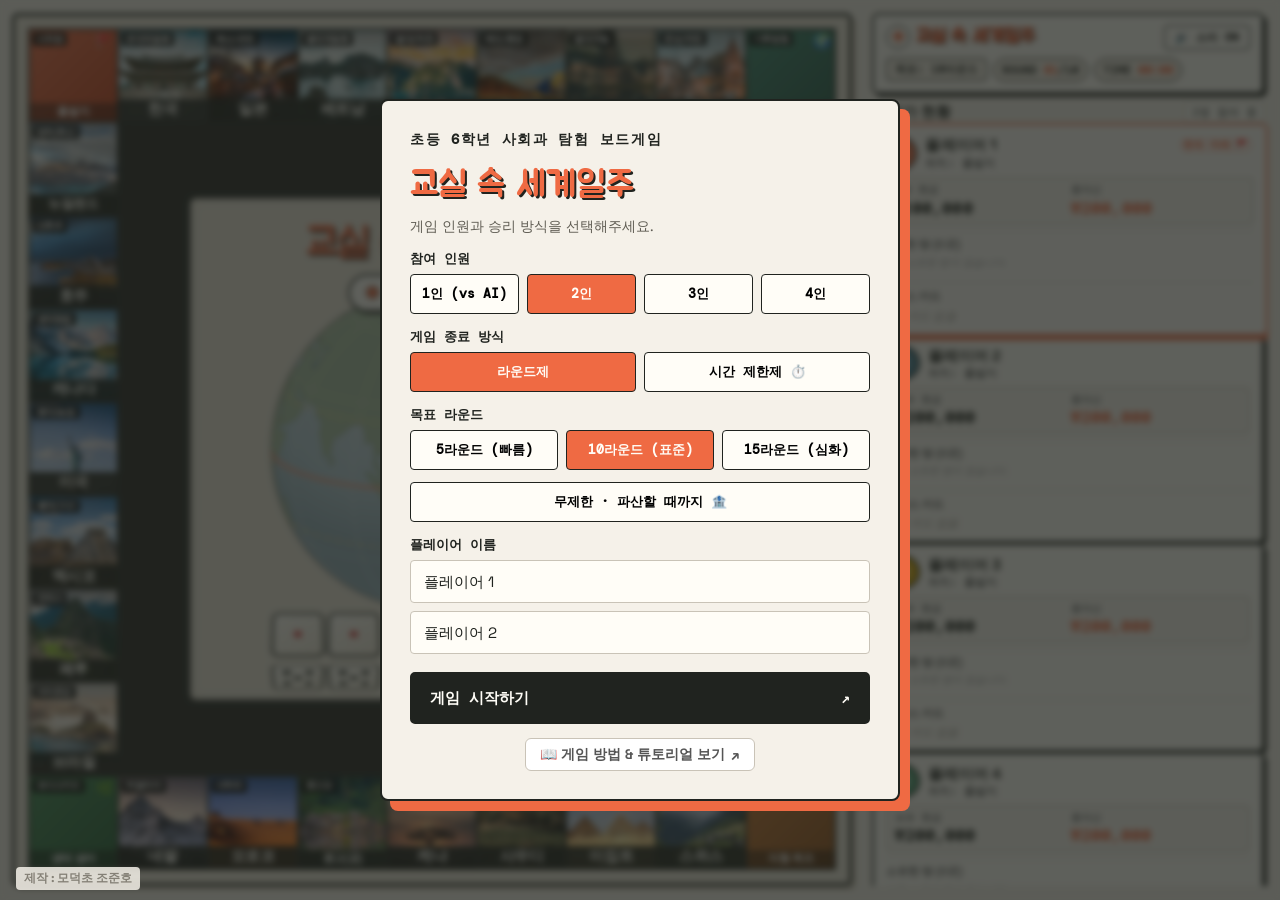
==== index.html @ da68efed "feat: 튜토리얼 웹앱(tutorial.html) 및 교사용 문제·카드 가이드 추가, 게임 로직 및 UI 개선" ====
<!doctype html>
<html lang="ko">
  <head>
    <meta charset="UTF-8" />
    <meta name="viewport" content="width=device-width, initial-scale=1.0" />
    <title>교실 속 세계일주 | 초등 6학년 사회과 탐험 보드게임</title>
    <link rel="preconnect" href="https://fonts.googleapis.com">
    <link rel="preconnect" href="https://fonts.gstatic.com" crossorigin>
    <link href="https://fonts.googleapis.com/css2?family=DM+Mono:wght@400;500&family=Jua&family=Space+Grotesk:wght@400;500;600;700&display=swap" rel="stylesheet">
    <link rel="stylesheet" href="style.css?v=20260822_01" />
  </head>
  <body>
    <!-- 게임 설정 모달 -->
    <div id="setup-modal" class="setup-modal">
      <div class="setup-card">
        <p class="setup-eyebrow">초등 6학년 사회과 탐험 보드게임</p>
        <h1>교실 속 세계일주</h1>
        <p>게임 인원과 승리 방식을 선택해주세요.</p>
        
        <div class="setup-section-label">참여 인원</div>
        <div class="setup-counts player-count-select">
          <button class="setup-count" data-count="1">1인 (vs AI)</button>
          <button class="setup-count active" data-count="2">2인</button>
          <button class="setup-count" data-count="3">3인</button>
          <button class="setup-count" data-count="4">4인</button>
        </div>

        <div class="setup-section-label">게임 종료 방식</div>
        <div class="setup-counts mode-select">
          <button class="setup-round active" id="mode-round-btn" data-mode="round">라운드제</button>
          <button class="setup-round" id="mode-time-btn" data-mode="time">시간 제한제 ⏱️</button>
        </div>

        <div id="round-options-group">
          <div class="setup-section-label">목표 라운드</div>
          <div class="setup-counts round-count-select">
            <button class="setup-round" data-rounds="5">5라운드 (빠름)</button>
            <button class="setup-round active" data-rounds="10">10라운드 (표준)</button>
            <button class="setup-round" data-rounds="15">15라운드 (심화)</button>
          </div>
          <div class="setup-counts round-count-select">
            <button class="setup-round" data-rounds="0">무제한 · 파산할 때까지 🏦</button>
          </div>
        </div>

        <div id="time-options-group" class="hidden">
          <div class="setup-section-label">제한 시간</div>
          <div class="setup-counts time-count-select">
            <button class="setup-round" data-minutes="3">3분 (스피드)</button>
            <button class="setup-round active" data-minutes="5">5분 (추천)</button>
            <button class="setup-round" data-minutes="10">10분</button>
          </div>
        </div>

        <div class="setup-section-label">플레이어 이름</div>
        <div id="name-fields" class="name-fields"></div>
        <button id="start-game" class="start-game">게임 시작하기 <span>↗</span></button>
        <div style="margin-top: 14px; text-align: center;">
          <a href="tutorial.html" target="_blank" style="display: inline-flex; align-items: center; gap: 6px; font-size: 14px; font-weight: 700; color: #555; text-decoration: none; padding: 6px 14px; border: 1.5px solid var(--line); border-radius: 6px; background: #fff; transition: all .15s;">
            📖 게임 방법 & 튜토리얼 보기 <span>↗</span>
          </a>
        </div>
      </div>
    </div>

    <!-- 퀴즈 모달 (대형 화면 & AI 풀이 공유 지원) -->
    <div id="quiz-modal" class="setup-modal hidden">
      <div class="setup-card quiz-card">
        <div id="ai-quiz-banner" class="ai-quiz-banner hidden">
          <span class="ai-pulse-dot"></span> 🤖 지구봇 AI가 문제를 읽고 있습니다...
        </div>
        <p class="setup-eyebrow" id="quiz-eyebrow">WORLD GEOGRAPHY & CLIMATE</p>
        <h1 id="quiz-title">지리 탐험 퀴즈</h1>
        <p id="quiz-question" class="quiz-question-text">문제를 풀고 이 나라의 땅을 획득하세요.</p>
        <div id="quiz-options" class="quiz-options"></div>
        <p id="quiz-result" class="quiz-result"></p>
        <p id="quiz-explanation" class="quiz-explanation hidden"></p>
        <div id="purchase-actions" class="purchase-actions hidden">
          <p id="purchase-question">이 땅을 구매하시겠습니까?</p>
          <button id="buy-property">구매하기</button>
          <button id="skip-property">구매하지 않기</button>
        </div>
        <div id="special-actions" class="purchase-actions hidden">
          <button id="claim-special">확인</button>
        </div>
      </div>
    </div>

    <!-- 토지 매각 / 통행세 긴급 조달 모달 -->
    <div id="sell-modal" class="setup-modal hidden">
      <div class="setup-card sell-card">
        <p class="setup-eyebrow" style="color: #ef4343 !important;">EMERGENCY LIQUIDATION · 통행세 부족</p>
        <h1 id="sell-title" style="color: #ef4343;">💸 토지 매각 (통행세 마련)</h1>
        <p id="sell-desc" class="sell-desc">
          통행세를 지불하기에 현금이 부족합니다! 소유한 토지를 매각하여 필요한 현금을 마련하세요.
        </p>
        <div class="sell-status-box">
          <div class="sell-stat"><span class="lbl">지불해야 할 통행세</span><strong id="sell-required-toll" class="val red">₩0</strong></div>
          <div class="sell-stat"><span class="lbl">현재 보유 현금</span><strong id="sell-current-money" class="val">₩0</strong></div>
          <div class="sell-stat"><span class="lbl">부족한 금액</span><strong id="sell-deficit-money" class="val orange">₩0</strong></div>
        </div>
        <div class="setup-section-label" style="font-size: 14px; margin-top: 16px;">매각 가능한 내 토지 목록 (원가의 100% 환급)</div>
        <div id="sell-lands-list" class="sell-lands-list"></div>
        <div id="sell-action-footer" class="sell-action-footer">
          <button id="pay-toll-btn" class="start-game" disabled>통행세 완납 및 턴 종료</button>
          <button id="bankrupt-btn" class="bankrupt-btn hidden">파산 선언 (게임 종료)</button>
        </div>
      </div>
    </div>

    <!-- 타일 정보 카드 미리보기 모달 -->
    <div id="info-modal" class="setup-modal hidden">
      <div class="setup-card info-card">
        <div class="info-head">
          <img id="info-flag" class="info-flag hidden" alt="국기">
          <div class="info-head-text">
            <p class="setup-eyebrow" id="info-tag">지리 탐구 정보</p>
            <h1 id="info-title">국가 정보</h1>
          </div>
        </div>
        <div class="info-body">
          <div id="info-photo" class="info-photo"></div>
          <p id="info-desc" class="info-desc"></p>
        </div>
        <div class="info-stats">
          <div class="info-stat-item"><span>토지 가격</span><strong id="info-cost">₩0</strong></div>
          <div class="info-stat-item"><span>현재 소유자</span><strong id="info-owner">없음</strong></div>
          <div class="info-stat-item"><span>현재 통행세</span><strong id="info-toll">₩0</strong></div>
        </div>
        <button id="close-info" class="start-game" style="margin-top: 15px;">닫기 <span>✕</span></button>
      </div>
    </div>

    <!-- 최종 게임 결과 / 우승 모달 -->
    <div id="game-over-modal" class="setup-modal hidden">
      <div class="setup-card victory-card">
        <p class="setup-eyebrow">GAME SET · FINAL RESULTS</p>
        <h1 id="game-over-title">🏆 탐험 결과 발표</h1>
        <p id="game-over-desc">게임이 종료되었습니다! 최종 자산 순위입니다.</p>
        <div id="victory-ranking" class="victory-ranking"></div>
        <button id="restart-game" class="start-game" style="margin-top: 20px;">다시 플레이하기 <span>↺</span></button>
      </div>
    </div>


    <!-- 보너스 카드 · 선택 확인 공용 모달 -->
    <div id="card-modal" class="setup-modal hidden">
      <div class="setup-card bonus-card-modal">
        <p class="setup-eyebrow" id="card-eyebrow">BONUS CARD</p>
        <div id="card-icon" class="bonus-card-icon">🌿</div>
        <h1 id="card-title">보너스 카드</h1>
        <p id="card-desc" class="bonus-card-desc"></p>
        <div id="card-choices" class="card-choices hidden"></div>
        <div id="card-actions" class="card-actions"></div>
      </div>
    </div>

    <main class="app-shell">
      <section class="game-layout">
        <div class="board-section">
          <div class="board-frame">
            <div id="board" class="board" aria-label="32칸 보드게임판"></div>
            <div class="board-center">
              <!-- 배경: 회전하는 지구본과 나침반 (script.js에서 그림) -->
              <svg id="globe" class="globe" viewBox="0 0 200 200" aria-hidden="true"></svg>

              <div class="center-stack">
                <div class="center-top">
                  <div class="game-title">교실 속 세계일주</div>

                  <!-- 누구 차례인지 크게 보여주는 중앙 턴 배너 -->
                  <div id="center-turn-indicator" class="center-turn-indicator">
                    <span id="center-turn-dot" class="center-turn-dot p-0"></span>
                    <span id="center-turn-text"><strong>플레이어 1</strong> 차례</span>
                  </div>
                </div>

                <!-- 가운데는 비워 둔다. 지구본의 현재 칸 표시가 여기서 반짝인다 -->
                <div class="center-gap"></div>

                <div class="center-bottom">
                  <!-- 지구본이 가리키는 나라 안내 -->
                  <div id="globe-caption" class="globe-caption hidden"></div>

                  <!-- 위에서 내려다본 입체 주사위와 굴리기 버튼 -->
                  <div class="center-dice-row">
                  <div class="single-die-wrapper">
                    <div class="die-scene">
                      <div id="die-one" class="die">
                        <i class="die-face f1"></i>
                        <i class="die-face f6"></i>
                        <i class="die-face f3"></i>
                        <i class="die-face f4"></i>
                        <i class="die-face f5"></i>
                        <i class="die-face f2"></i>
                      </div>
                      <div class="die-shadow"></div>
                    </div>
                    <div class="die-scene">
                      <div id="die-two" class="die">
                        <i class="die-face f1"></i>
                        <i class="die-face f6"></i>
                        <i class="die-face f3"></i>
                        <i class="die-face f4"></i>
                        <i class="die-face f5"></i>
                        <i class="die-face f2"></i>
                      </div>
                      <div class="die-shadow"></div>
                    </div>
                    <span class="sum"><strong id="roll-sum">2</strong>칸</span>
                  </div>
                    <button id="roll-button" class="roll-button">
                      <span id="roll-btn-text">주사위 굴리기</span>
                      <span class="button-arrow">🎲</span>
                    </button>
                  </div>
                </div>
              </div>

              <!-- 화면 알림(토스트) 영역: 보드 한가운데 빈 공간에 표시 -->
              <div id="toast-area" class="toast-area" aria-live="polite"></div>
            </div>
          </div>
        </div>

        <aside class="sidebar">
          <!-- 우측 상단으로 이동한 게임 컨트롤 패널 -->
          <div class="game-control-card">
            <div class="control-card-top">
              <div class="brand">
                <span class="brand-mark">✦</span>
                <span class="brand-title">교실 속 세계일주</span>
              </div>
              <button id="sound-toggle" class="sound-toggle-btn" aria-label="효과음 토글">🔊 소리 ON</button>
            </div>
            <div class="control-card-status">
              <span class="room-code" id="target-rule-display">목표: 10라운드</span>
              <span id="round-caption-box" class="status-pill">ROUND <strong id="round-number">01</strong>/<span id="max-round-text">10</span></span>
              <span class="status-pill">TIME <strong id="timer">00:00</strong></span>
            </div>
          </div>

          <div class="players-panel">
            <div class="sidebar-header">
              <h2>탐험가 현황</h2>
              <span id="player-count-num" class="player-count-badge">2명 참여 중</span>
            </div>

            <!-- 플레이어 1 -->
            <div class="player-card active" data-player-card="0">
              <div class="player-card-top">
                <span class="avatar p-0">1</span>
                <div class="player-main-info">
                  <div class="player-name-row">
                    <strong class="player-name">플레이어 1</strong>
                    <span class="turn-tag">현재 차례 🚩</span>
                  </div>
                  <span class="player-location">위치: 출발지</span>
                </div>
              </div>
              <div class="player-wealth-box">
                <div class="wealth-item">
                  <span class="wealth-lbl">보유 현금</span>
                  <strong class="money">₩200,000</strong>
                </div>
                <div class="wealth-item">
                  <span class="wealth-lbl">총자산</span>
                  <strong class="asset-total">₩200,000</strong>
                </div>
              </div>
              <div class="player-lands-section">
                <div class="lands-header">소유한 땅 (<span class="lands-count">0</span>곳)</div>
                <div class="lands-list">
                  <span class="no-lands">아직 소유한 땅이 없습니다.</span>
                </div>
              </div>
              <div class="player-items-section">
                <div class="lands-header">보너스 카드</div>
                <div class="player-items">
                  <span class="no-items">보유 카드 없음</span>
                </div>
              </div>
            </div>

            <!-- 플레이어 2 -->
            <div class="player-card" data-player-card="1">
              <div class="player-card-top">
                <span class="avatar p-1">2</span>
                <div class="player-main-info">
                  <div class="player-name-row">
                    <strong class="player-name">플레이어 2</strong>
                    <span class="turn-tag">현재 차례 🚩</span>
                  </div>
                  <span class="player-location">위치: 출발지</span>
                </div>
              </div>
              <div class="player-wealth-box">
                <div class="wealth-item">
                  <span class="wealth-lbl">보유 현금</span>
                  <strong class="money">₩200,000</strong>
                </div>
                <div class="wealth-item">
                  <span class="wealth-lbl">총자산</span>
                  <strong class="asset-total">₩200,000</strong>
                </div>
              </div>
              <div class="player-lands-section">
                <div class="lands-header">소유한 땅 (<span class="lands-count">0</span>곳)</div>
                <div class="lands-list">
                  <span class="no-lands">아직 소유한 땅이 없습니다.</span>
                </div>
              </div>
              <div class="player-items-section">
                <div class="lands-header">보너스 카드</div>
                <div class="player-items">
                  <span class="no-items">보유 카드 없음</span>
                </div>
              </div>
            </div>

            <!-- 플레이어 3 -->
            <div class="player-card extra-player" data-player-card="2">
              <div class="player-card-top">
                <span class="avatar p-2">3</span>
                <div class="player-main-info">
                  <div class="player-name-row">
                    <strong class="player-name">플레이어 3</strong>
                    <span class="turn-tag">현재 차례 🚩</span>
                  </div>
                  <span class="player-location">위치: 출발지</span>
                </div>
              </div>
              <div class="player-wealth-box">
                <div class="wealth-item">
                  <span class="wealth-lbl">보유 현금</span>
                  <strong class="money">₩200,000</strong>
                </div>
                <div class="wealth-item">
                  <span class="wealth-lbl">총자산</span>
                  <strong class="asset-total">₩200,000</strong>
                </div>
              </div>
              <div class="player-lands-section">
                <div class="lands-header">소유한 땅 (<span class="lands-count">0</span>곳)</div>
                <div class="lands-list">
                  <span class="no-lands">아직 소유한 땅이 없습니다.</span>
                </div>
              </div>
              <div class="player-items-section">
                <div class="lands-header">보너스 카드</div>
                <div class="player-items">
                  <span class="no-items">보유 카드 없음</span>
                </div>
              </div>
            </div>

            <!-- 플레이어 4 -->
            <div class="player-card extra-player" data-player-card="3">
              <div class="player-card-top">
                <span class="avatar p-3">4</span>
                <div class="player-main-info">
                  <div class="player-name-row">
                    <strong class="player-name">플레이어 4</strong>
                    <span class="turn-tag">현재 차례 🚩</span>
                  </div>
                  <span class="player-location">위치: 출발지</span>
                </div>
              </div>
              <div class="player-wealth-box">
                <div class="wealth-item">
                  <span class="wealth-lbl">보유 현금</span>
                  <strong class="money">₩200,000</strong>
                </div>
                <div class="wealth-item">
                  <span class="wealth-lbl">총자산</span>
                  <strong class="asset-total">₩200,000</strong>
                </div>
              </div>
              <div class="player-lands-section">
                <div class="lands-header">소유한 땅 (<span class="lands-count">0</span>곳)</div>
                <div class="lands-list">
                  <span class="no-lands">아직 소유한 땅이 없습니다.</span>
                </div>
              </div>
              <div class="player-items-section">
                <div class="lands-header">보너스 카드</div>
                <div class="player-items">
                  <span class="no-items">보유 카드 없음</span>
                </div>
              </div>
            </div>
          </div>
        </aside>
      </section>

      <!-- 화면 오른쪽 최하단 고정 제작자 크레딧 -->
      <footer class="app-credit">
        <span>제작 : 모덕초 조준호</span>
      </footer>
    </main>


    <script src="worldmap.js?v=20260822_01"></script>
    <script src="questions.js?v=20260822_01"></script>
    <script src="script.js?v=20260822_01"></script>
  </body>
</html>
---- style.css ----
:root {
  --ink: #20231f;
  --paper: #f5f1e9;
  --line: #c9c3b7;
  --orange: #ef6a43;
  --yellow: #f4c84e;
  --blue: #82a8b9;
  --mint: #a8c9b5;
  --pink: #e7a7a1;
  --white: #fffdf7;
}

* { box-sizing: border-box; }
body { margin: 0; background: var(--paper); color: var(--ink); font-family: "Space Grotesk", sans-serif; overflow-x: hidden; }
button { font: inherit; }

/* 모달 기본 스타일 */
.setup-modal { position: fixed; z-index: 50; inset: 0; display: grid; place-items: center; padding: 16px; background: rgba(32,35,31,.72); backdrop-filter: blur(3px); }
.setup-modal.hidden, .hidden { display: none !important; }
.setup-card { width: min(520px, 100%); max-height: 92vh; overflow-y: auto; padding: 28px; border: 2.5px solid var(--ink); background: var(--paper); box-shadow: 10px 10px 0 var(--orange); border-radius: 8px; }
.setup-card h1 { margin: 6px 0 8px; color: var(--orange); font: 36px "Jua", sans-serif; text-shadow: 2px 2px 0 var(--ink); }
.setup-card p { margin: 0 0 14px; color: #5f5c53; font-size: 14px; line-height: 1.45; }
.setup-eyebrow { color: var(--ink) !important; font: 12px "DM Mono", monospace; letter-spacing: .12em; font-weight: bold; }
.setup-section-label { font: 13px "DM Mono", monospace; color: var(--ink); margin-top: 14px; margin-bottom: 6px; font-weight: 700; }
.setup-counts { display: flex; gap: 8px; margin-bottom: 12px; }
.setup-count, .setup-round { flex: 1; padding: 10px 6px; border: 1.5px solid var(--ink); background: var(--white); cursor: pointer; font: 13px "DM Mono", monospace; text-align: center; transition: background .15s; border-radius: 4px; font-weight: 600; }
.setup-count.active, .setup-round.active { background: var(--orange); color: var(--white); font-weight: bold; border-color: var(--ink); }
.name-fields { display: grid; gap: 8px; margin-bottom: 18px; }
.name-field { width: 100%; padding: 11px 13px; border: 1.5px solid var(--line); background: var(--white); color: var(--ink); font: 15px "Space Grotesk", sans-serif; border-radius: 4px; }
.start-game { display: flex; justify-content: space-between; align-items: center; width: 100%; padding: 14px 18px; border: 2px solid var(--ink); background: var(--ink); color: var(--white); cursor: pointer; font: 15px "DM Mono", monospace; font-weight: 700; transition: background .2s; border-radius: 5px; }
.start-game:hover:not(:disabled) { background: var(--orange); }
.start-game:disabled { opacity: 0.5; cursor: not-allowed; }

/* ============================================================
   초대형 퀴즈 모달 (크롬북 최적화 대형 폰트)
   ============================================================ */
.quiz-card {
  width: min(920px, 96vw) !important;
  max-height: 94vh !important;
  padding: 34px 38px !important;
  box-shadow: 14px 14px 0 var(--ink) !important;
  border-radius: 10px !important;
}

.ai-quiz-banner {
  display: flex;
  align-items: center;
  gap: 12px;
  background: #202c39;
  color: #fff;
  padding: 10px 18px;
  border-radius: 24px;
  font-size: 16px;
  font-weight: 800;
  margin-bottom: 14px;
  font-family: "Space Grotesk", sans-serif;
  animation: pulse-border 1.2s infinite alternate;
}

.ai-pulse-dot {
  width: 12px;
  height: 12px;
  background: #4ade80;
  border-radius: 50%;
  animation: pulse-dot 1s infinite alternate;
}

@keyframes pulse-dot {
  from { opacity: 0.4; transform: scale(0.8); }
  to { opacity: 1; transform: scale(1.2); }
}

.quiz-card h1 {
  font-size: clamp(30px, 3.8vw, 46px) !important;
  margin-bottom: 14px !important;
}

.quiz-question-text {
  font-size: clamp(20px, 2.5vw, 29px) !important;
  font-weight: 800 !important;
  color: var(--ink) !important;
  line-height: 1.55 !important;
  background: var(--white);
  padding: 20px 24px !important;
  border: 2.5px solid var(--ink);
  border-radius: 8px;
  box-shadow: 4px 4px 0 var(--ink);
  margin-bottom: 20px !important;
}

.quiz-options { display: grid; gap: 12px; margin-top: 14px; }
.quiz-options button {
  padding: 18px 22px;
  border: 2.5px solid var(--ink);
  background: var(--white);
  cursor: pointer;
  text-align: left;
  font-size: clamp(17px, 2.1vw, 23px);
  font-weight: 800;
  border-radius: 8px;
  box-shadow: 3px 3px 0 var(--ink);
  transition: all .15s;
  line-height: 1.45;
}

.quiz-options button:hover:not(:disabled) {
  background: var(--yellow);
  transform: translateX(5px);
}

.quiz-options button.correct {
  background: #2e7d5e !important;
  color: white !important;
  border-color: #174b37 !important;
  font-weight: 900 !important;
}

.quiz-options button.incorrect {
  background: #dc2626 !important;
  color: white !important;
  border-color: #881337 !important;
  font-weight: 900 !important;
}

.quiz-result {
  min-height: 26px;
  margin-top: 18px !important;
  color: var(--orange) !important;
  font-weight: 900;
  font-size: clamp(18px, 2.2vw, 24px);
}

.quiz-explanation {
  margin-top: 16px;
  padding: 18px 20px;
  border: 2.5px dashed var(--ink);
  background: #fffcf0;
  color: #1f2937;
  font-size: clamp(16px, 1.8vw, 20px);
  line-height: 1.6;
  border-radius: 8px;
  font-weight: 600;
}

/* 구매 여부는 가로로 나란히 두어 세로 공간을 아낀다 */
.purchase-actions { margin-top: 16px; }
.purchase-actions p { margin-bottom: 10px; color: var(--ink); font-weight: 800; font-size: 18px; }
.purchase-actions button {
  padding: 15px 12px;
  border: 2.5px solid var(--ink);
  background: var(--white);
  cursor: pointer;
  font-weight: 800;
  font-size: 18px;
  border-radius: 6px;
  box-shadow: 3px 3px 0 var(--ink);
}

#purchase-actions {
  display: grid;
  grid-template-columns: 1fr 1fr;
  gap: 10px;
  align-items: stretch;
}

#purchase-actions p { grid-column: 1 / -1; margin-bottom: 0; }

/* 확인 버튼 하나만 있는 경우는 전체 폭을 쓴다 */
#special-actions { display: block; }
#special-actions button { width: 100%; }

.purchase-actions button:first-of-type { background: var(--orange); color: var(--white); }
.purchase-actions button:hover { background: var(--yellow); color: var(--ink); }
#special-actions button { background: var(--ink); color: var(--white); }
#special-actions button:hover { background: var(--orange); }

/* ============================================================
   토지 매각 모달 (통행세 부족 시)
   ============================================================ */
.sell-card {
  width: min(720px, 95vw) !important;
  padding: 30px !important;
  border: 3px solid #ef4343 !important;
  box-shadow: 12px 12px 0 #ef4343 !important;
}

.sell-status-box {
  display: grid;
  grid-template-columns: 1fr 1fr 1fr;
  gap: 10px;
  background: #fff5f5;
  border: 2px solid #ef4343;
  padding: 12px 14px;
  border-radius: 6px;
  margin-top: 12px;
}

.sell-stat {
  display: flex;
  flex-direction: column;
}

.sell-stat .lbl {
  font-size: 12px;
  color: #777;
  font-family: "DM Mono", monospace;
  font-weight: 700;
}

.sell-stat .val {
  font-size: 18px;
  font-family: "DM Mono", monospace;
  font-weight: 900;
  color: var(--ink);
}

.sell-stat .val.red { color: #dc2626; }
.sell-stat .val.orange { color: #ea580c; }
.sell-stat .val.green { color: #16a34a; }

.sell-lands-list {
  display: grid;
  grid-template-columns: 1fr 1fr;
  gap: 10px;
  max-height: 240px;
  overflow-y: auto;
  margin: 12px 0 16px;
  padding: 4px 2px;
}

.sell-land-item {
  display: flex;
  justify-content: space-between;
  align-items: center;
  padding: 10px 12px;
  background: var(--white);
  border: 1.5px solid var(--ink);
  border-radius: 4px;
  box-shadow: 2px 2px 0 var(--ink);
}

.sell-land-info {
  display: flex;
  flex-direction: column;
}

.sell-land-name {
  font-size: 15px;
  font-weight: 800;
  color: var(--ink);
}

.sell-land-val {
  font-size: 13px;
  font-family: "DM Mono", monospace;
  color: #16a34a;
  font-weight: 800;
}

.sell-btn {
  padding: 8px 14px;
  background: #ef4343;
  color: white;
  border: 1.5px solid var(--ink);
  border-radius: 4px;
  font-size: 13px;
  font-weight: 800;
  cursor: pointer;
  transition: transform .1s;
}

.sell-btn:hover {
  background: #dc2626;
  transform: scale(1.05);
}

.sell-action-footer {
  display: flex;
  flex-direction: column;
  gap: 8px;
}

.bankrupt-btn {
  width: 100%;
  padding: 14px;
  background: #4b5563;
  color: white;
  border: 1.5px solid var(--ink);
  border-radius: 4px;
  font-size: 14px;
  font-weight: 700;
  cursor: pointer;
}
.bankrupt-btn:hover { background: #1f2937; }

/* 타일 정보 모달 */
/* 나라 정보 팝업: 사진과 설명을 크게 보여 준다 */
.info-card {
  width: min(1020px, 95vw) !important;
  max-height: 94vh !important;
  padding: 30px 34px !important;
  box-shadow: 12px 12px 0 var(--ink) !important;
  border-radius: 10px !important;
}

/* 나라 이름 앞의 국기 */
.info-head {
  display: flex;
  gap: 18px;
  align-items: center;
  margin-bottom: 16px;
}

.info-flag {
  flex: 0 0 auto;
  width: auto;
  height: 62px;
  border: 2.5px solid var(--ink);
  border-radius: 5px;
  box-shadow: 3px 3px 0 var(--ink);
  background: var(--white);
  object-fit: contain;
}

.info-head-text { min-width: 0; }
.info-head-text .setup-eyebrow { margin: 0 0 2px; font-size: 13px; }
.info-card h1 { margin: 0 !important; font-size: clamp(34px, 3.6vw, 46px) !important; }

/* 사진과 설명을 나란히 두어 큰 글씨로도 스크롤 없이 담는다 */
.info-body {
  display: grid;
  grid-template-columns: 46% 1fr;
  gap: 18px;
  align-items: stretch;
  margin-bottom: 18px;
}

.info-photo {
  width: 100%;
  min-height: clamp(230px, 34vh, 380px);
  background-size: cover;
  background-position: center;
  border: 2.5px solid var(--ink);
  box-shadow: 4px 4px 0 var(--ink);
  border-radius: 6px;
}

.setup-card p.info-desc {
  font-size: clamp(17px, 1.55vw, 21px);
  line-height: 1.85;
  color: #24241f;
  font-weight: 500;
  margin: 0;
  background: var(--white);
  padding: 20px 22px;
  border: 2.5px dashed var(--ink);
  border-radius: 8px;
  word-break: keep-all;
  overflow-y: auto;
}

.info-stats { display: grid; grid-template-columns: 1fr 1fr 1fr; gap: 12px; margin-bottom: 10px; }
.info-stat-item { background: var(--white); border: 2.5px solid var(--ink); box-shadow: 3px 3px 0 var(--ink); padding: 14px 10px; text-align: center; border-radius: 6px; }
.info-stat-item span { display: block; color: #6d6a62; font-size: 14px; font-weight: 700; margin-bottom: 6px; }
.info-stat-item strong { color: var(--ink); font-size: clamp(18px, 1.7vw, 23px); font-family: "DM Mono", monospace; }

@media (max-height: 800px) {
  .info-card { padding: 20px 26px !important; }
  .info-card h1 { font-size: clamp(30px, 3vw, 38px) !important; }
  .info-body { gap: 14px; margin-bottom: 12px; }
  .info-photo { min-height: clamp(210px, 30vh, 300px); }
  .setup-card p.info-desc { padding: 14px 16px; line-height: 1.7; font-size: clamp(16px, 1.35vw, 18px); }
  .info-flag { height: 48px; }
  .info-stat-item { padding: 10px 8px; }
  .info-stat-item span { font-size: 13px; margin-bottom: 3px; }
}

/* 사진이 없는 특수칸은 설명이 전체 폭을 쓴다 */
.info-body.no-photo { grid-template-columns: 1fr; }
.info-body.no-photo .info-desc { min-height: clamp(200px, 26vh, 300px); }

/* 좁은 화면에서는 사진 아래에 설명을 놓는다 */
@media (max-width: 860px) {
  .info-body { grid-template-columns: 1fr; }
  .info-photo { min-height: 200px; }
}

/* 우승 결과 모달 */
.victory-ranking { display: grid; gap: 8px; margin: 16px 0; }
.victory-rank-row { display: flex; align-items: center; justify-content: space-between; padding: 14px 16px; border: 2px solid var(--ink); background: var(--white); font-family: "Space Grotesk", sans-serif; border-radius: 4px; }
.victory-rank-row.rank-1 { background: #fff8dd; border: 2.5px solid #e09f18; font-weight: bold; }
.victory-rank-badge { font-size: 22px; margin-right: 10px; }
.victory-rank-name { flex: 1; text-align: left; font-size: 16px; }
.victory-rank-val { font-weight: 800; color: var(--orange); font-family: "DM Mono", monospace; font-size: 17px; }

/* ============================================================
   메인 레이아웃: 상단바 제거 & 보드판 98vh 극대화!
   ============================================================ */
.app-shell {
  max-width: 100vw;
  height: 100vh;
  margin: 0 auto;
  padding: 4px 12px 6px;
  display: flex;
  align-items: center;
  justify-content: center;
  box-sizing: border-box;
}

/* 2열 메인 레이아웃: 보드판(화면 세로 97vh 극대화) + 우측 사이드바 */
.game-layout {
  display: grid;
  /* 보드판이 남는 가로 공간을 모두 쓰고, 사이드바는 오른쪽에 둔다.
     화면이 좁을 때는 사이드바가 먼저 줄어들어 보드판이 찌그러지지 않게 한다 */
  grid-template-columns: minmax(0, 1fr) min(400px, 32vw);
  gap: 16px;
  width: 100%;
  height: 100%;
  align-items: center;
}

.board-section {
  display: flex;
  justify-content: center;
  align-items: center;
  width: 100%;
  height: 100%;
}

/* 크롬북 화면에서 세로 97vh까지 꽉 차는 정사각형 극대화 보드 */
.board-frame {
  position: relative;
  /* 정사각형을 풀고 가로로 넓힌다. 칸 비율이 사진(3:2)보다 넓어지지 않게 상한을 둔다.
     높이 상한(1100px)을 폭 계산에도 똑같이 반영해야 넓은 화면에서 칸이 지나치게 납작해지지 않는다 */
  height: min(97vh, 1100px, 100%);
  width: min(100%, calc(min(97vh, 1100px, 100%) * 1.5));
  aspect-ratio: auto;
  padding: 1.5%;
  border: 3px solid var(--ink);
  background: #ebe5d8;
  box-shadow: 4px 4px 0 #cfc7b8;
  border-radius: 6px;
  margin: 0 auto;
}

.board {
  display: grid;
  grid-template: repeat(9, 1fr) / repeat(9, 1fr);
  width: 100%;
  height: 100%;
  border: 2px solid var(--ink);
  background: var(--ink);
  gap: 2px;
}

/* 타일 스타일 (시원한 폰트 & 가독성 극대화) */
.tile {
  position: relative;
  display: flex;
  flex-direction: column;
  justify-content: flex-end;   /* 이름 띠를 타일 맨 아래에 붙인다 */
  align-items: stretch;
  min-width: 0;
  padding: 0;
  background: var(--white);
  overflow: hidden;
  cursor: pointer;
  transition: filter .15s;
}

.tile:hover {
  filter: brightness(1.08);
  outline: 2px solid var(--orange);
  z-index: 8;
}

.tile:nth-child(odd) {
  background: #faf6ed;
}

.tile.empty {
  background: transparent;
  cursor: default;
}

.tile.empty:hover {
  filter: none;
  outline: none;
}

.tile.photo-tile {
  position: relative;
  isolation: isolate;
  background-color: #2b3a4a;
  background-size: cover;
  background-position: center;
  color: var(--white);
}

.tile.photo-tile.accent-blue { background-color: #2d4554; }
.tile.photo-tile.accent-yellow { background-color: #4a442d; }
.tile.photo-tile.accent-mint { background-color: #284439; }
.tile.photo-tile.accent-pink { background-color: #4d2f35; }

/* 사진을 가리지 않도록 덮개를 아주 옅게만 남긴다 (태그 글씨 대비용) */
.tile.photo-tile::after {
  position: absolute;
  z-index: 1;
  inset: 0;
  background: linear-gradient(180deg, rgba(0,0,0,.30) 0%, rgba(0,0,0,0) 30%, rgba(0,0,0,0) 100%);
  content: "";
  pointer-events: none;
}

.tile.special-start { background: linear-gradient(135deg, #ef6a43, #c53c16) !important; color: white !important; }
.tile.special-climate { background: linear-gradient(135deg, #38846c, #1f5746) !important; color: white !important; }
.tile.special-landform { background: linear-gradient(135deg, #c7742d, #8f4d15) !important; color: white !important; }
.tile.special-eco { background: linear-gradient(135deg, #3d8652, #215e33) !important; color: white !important; }
/* 특수칸은 칸 색이 비치도록 이름 띠를 반투명하게 두고, 글자는 칸 폭에 맞춘다 */
.tile.special-tile .tile-name { font-size: clamp(9px, 0.88vw, 15px); color: #fff; background: rgba(0,0,0,.42); font-weight: 900; }
.tile.special-tile .special-badge { position: absolute; top: 2px; right: 3px; z-index: 4; font-size: clamp(11px, 1.1vw, 15px); }

/* 타일 상단 기후/지형 태그 (크고 선명하게) */
.tile-category-tag {
  position: absolute;
  top: 2px;
  left: 2px;
  font-size: clamp(8px, 0.72vw, 12px);
  padding: 1.5px 5px;
  background: rgba(0,0,0,0.82);
  color: #fff;
  border-radius: 3px;
  width: fit-content;
  max-width: calc(100% - 4px);
  overflow: hidden;
  text-overflow: ellipsis;
  white-space: nowrap;
  font-weight: 800;
  line-height: 1.2;
  z-index: 4;
  letter-spacing: -0.045em;
}

/* 타일 국가명 (대형 굵은 폰트) */
/* 나라 이름은 사진 위에 겹치지 않고 아래쪽 띠에 놓는다 */
.tile-name {
  order: 2;
  position: relative;
  z-index: 5;
  display: block;
  width: 100%;
  padding: 2px 3px 3px;
  background: rgba(23, 26, 22, 0.9);
  color: #fffdf7;
  overflow: hidden;
  text-align: center;
  white-space: nowrap;
  text-overflow: ellipsis;
  font-size: clamp(11px, 1.15vw, 19px);
  line-height: 1.18;
  font-weight: 900;
  pointer-events: none;
  letter-spacing: -0.03em;
}

.tile-name.medium-name { font-size: clamp(10px, 1.02vw, 17px); }  /* 4글자 이름 */
.tile-name.long-name { font-size: clamp(9px, 0.88vw, 15px); }     /* 5글자 이상 이름 */

/* 소유자 배지 */
.owner-badge {
  order: 1;
  position: relative;
  z-index: 5;
  width: 100%;
  padding: 1.5px 2px;
  color: #fff;
  font: 900 clamp(8.5px, 0.95vw, 12.5px) "Space Grotesk", sans-serif;
  text-align: center;
  text-shadow: 0 1px 3px rgba(0,0,0,0.95);
  border-radius: 2px;
  line-height: 1.2;
  overflow: hidden;
  white-space: nowrap;
  text-overflow: ellipsis;
}

.tile.owner-0 { box-shadow: inset 0 0 0 3.5px #ef6a43; }
.tile.owner-0 .owner-badge { background: #ef6a43; }
.tile.owner-1 { box-shadow: inset 0 0 0 3.5px #3f798f; }
.tile.owner-1 .owner-badge { background: #3f798f; }
.tile.owner-2 { box-shadow: inset 0 0 0 3.5px #d6a500; }
.tile.owner-2 .owner-badge { background: #b88e00; }
.tile.owner-3 { box-shadow: inset 0 0 0 3.5px #4a9b70; }
.tile.owner-3 .owner-badge { background: #3d8652; }

/* 타일 내 다중 말 배치 컨테이너 */
/* 말은 이름 띠 바로 위 공간에 놓는다 (이름과 겹치지 않음) */
.piece-container {
  order: 0;
  position: relative;
  z-index: 6;
  flex: 1 1 auto;
  min-height: 0;
  display: grid;
  grid-template-columns: 1fr 1fr;
  grid-template-rows: auto auto;
  align-content: end;
  justify-items: center;
  gap: 1px;
  padding: 0 2px 2px;
  pointer-events: none;
}

.piece-slot {
  display: flex;
  align-items: flex-end;
  justify-content: center;
  width: 100%;
  min-height: 0;
}

.piece {
  display: grid;
  place-items: center;
  /* 부모 높이가 유동적이므로 백분율 대신 화면 높이 기준으로 크기를 정한다 */
  width: clamp(13px, 2.1vh, 24px);
  height: clamp(13px, 2.1vh, 24px);
  flex: 0 0 auto;
  aspect-ratio: 1;
  border: 2px solid var(--ink);
  border-radius: 50%;
  color: white;
  font: bold clamp(9px, 1.35vh, 13px)/1 "DM Mono", monospace;
  box-shadow: 1.5px 1.5px 0 var(--ink);
  overflow: hidden;
  transition: transform .25s ease;
}

.piece.p-0 { background: var(--orange); }
.piece.p-1 { background: #3f798f; }
.piece.p-2 { background: #d6a500; }
.piece.p-3 { background: #4a9b70; }

/* 보드 센터 및 단일 주사위 컨트롤 */
.board-center {
  position: absolute;
  inset: 21%;
  display: flex;
  flex-direction: column;
  align-items: center;
  justify-content: center;
  padding: 12px;
  text-align: center;
  border: 2px solid rgba(32,35,31,.25);
  background: #ebe5d8;
  gap: 8px;
  border-radius: 6px;
  box-shadow: inset 0 0 12px rgba(0,0,0,0.06);
}

.game-title {
  color: var(--orange);
  font: clamp(24px, 3.2vw, 42px) "Jua", sans-serif;
  line-height: 1.1;
  text-shadow: 2px 2px 0 var(--ink);
  margin: 0;
}

/* 중앙 턴 안내 배너 */
.center-turn-indicator {
  display: flex;
  align-items: center;
  justify-content: center;
  gap: 8px;
  padding: 6px 16px;
  background: var(--white);
  border: 2px solid var(--ink);
  border-radius: 24px;
  box-shadow: 2px 2px 0 var(--ink);
  margin: 2px 0 4px;
}

.center-turn-dot {
  width: 13px;
  height: 13px;
  border-radius: 50%;
  border: 1px solid var(--ink);
}

.center-turn-dot.p-0 { background: var(--orange); }
.center-turn-dot.p-1 { background: #3f798f; }
.center-turn-dot.p-2 { background: #d6a500; }
.center-turn-dot.p-3 { background: #4a9b70; }

#center-turn-text {
  font-size: clamp(13px, 1.35vw, 16px);
  font-weight: 700;
  color: var(--ink);
  font-family: "Space Grotesk", sans-serif;
}

#center-turn-text strong {
  color: var(--orange);
}

.center-dice-row {
  display: flex;
  align-items: center;
  justify-content: center;
  gap: 10px;
  margin-top: 2px;
}

/* 주사위 두 개 + 합계 표시가 한 줄에 들어가야 해서 간격을 좁게 잡는다 */
.single-die-wrapper {
  display: flex;
  align-items: center;
  gap: 6px;
}

/* ============================================================
   주사위 — 위에서 내려다보는 입체 주사위
   ============================================================ */
.die-scene {
  position: relative;
  /* 두 개가 나란히 서므로 하나짜리였을 때보다 작게 잡는다 */
  width: clamp(40px, 5.6vh, 72px);
  height: clamp(40px, 5.6vh, 72px);
  /* 위에서 내려다보는 시점. 기울기는 script.js의 DIE_TILT 가 담당한다 */
  perspective: 520px;
  perspective-origin: 50% 40%;
}

.die {
  position: absolute;
  inset: 0;
  transform-style: preserve-3d;
  /* 굴러가는 동안은 빠르게, 착지할 때 부드럽게 멈춘다 */
  transition: transform 1s cubic-bezier(.18, .72, .16, 1);
}

.die.is-tumbling { transition: transform 1s cubic-bezier(.32, .04, .18, 1); }
.die.is-landing { animation: die-bounce .3s ease-out; }

@keyframes die-bounce {
  0% { translate: 0 -6%; }
  55% { translate: 0 2%; }
  100% { translate: 0 0; }
}

.die-face {
  position: absolute;
  inset: 0;
  display: grid;
  grid-template-columns: repeat(3, 1fr);
  grid-template-rows: repeat(3, 1fr);
  gap: 0;
  padding: 14%;
  border: 2px solid var(--ink);
  border-radius: 14%;
  background: linear-gradient(145deg, #fffdf7 0%, #ece5d6 100%);
  backface-visibility: hidden;
  box-sizing: border-box;
}

/* 눈(점) */
.die-face::before, .die-face::after { content: none; }
.die-pip {
  width: 100%;
  height: 100%;
  display: grid;
  place-items: center;
}
.die-pip i {
  width: 76%;
  height: 76%;
  border-radius: 50%;
  background: var(--ink);
  box-shadow: inset -1px -1px 1px rgba(255,255,255,.35);
}
.die-face.pip-red .die-pip i { background: #d23b3b; }

/* 면 배치: 마주 보는 면의 합이 7 (1-6, 2-5, 3-4) */
.die-face.f2 { transform: rotateX(90deg)  translateZ(calc(clamp(50px, 6.8vh, 92px) / 2)); }
.die-face.f5 { transform: rotateX(-90deg) translateZ(calc(clamp(50px, 6.8vh, 92px) / 2)); }
.die-face.f1 { transform: rotateX(0deg)   translateZ(calc(clamp(50px, 6.8vh, 92px) / 2)); }
.die-face.f6 { transform: rotateX(180deg) translateZ(calc(clamp(50px, 6.8vh, 92px) / 2)); }
.die-face.f3 { transform: rotateY(90deg)  translateZ(calc(clamp(50px, 6.8vh, 92px) / 2)); }
.die-face.f4 { transform: rotateY(-90deg) translateZ(calc(clamp(50px, 6.8vh, 92px) / 2)); }

/* 주사위 그림자 */
.die-shadow {
  position: absolute;
  left: 12%;
  right: 12%;
  bottom: -14%;
  height: 14%;
  border-radius: 50%;
  background: rgba(32, 35, 31, .28);
  filter: blur(3px);
  z-index: -1;
}

.sum {
  font: 14px "DM Mono", monospace;
  font-weight: 700;
}

.sum strong {
  color: var(--orange);
  font-size: 26px;
  font-family: "DM Mono", monospace;
}

.roll-button {
  display: flex;
  align-items: center;
  gap: 8px;
  padding: 12px 18px;
  border: 2px solid var(--ink);
  background: var(--ink);
  color: var(--white);
  cursor: pointer;
  font: 14px "DM Mono", monospace;
  font-weight: bold;
  letter-spacing: .03em;
  transition: background .15s, transform .1s;
  border-radius: 4px;
  box-shadow: 2px 2px 0 var(--ink);
}

.roll-button:hover:not(:disabled) {
  background: var(--orange);
  border-color: var(--orange);
  transform: translateY(-2px);
}

.roll-button:disabled {
  opacity: 0.6;
  cursor: not-allowed;
  transform: none;
}

.button-arrow {
  font-size: 18px;
}

/* ============================================================
   오른쪽 사이드바: 상단 컨트롤 카드 + 대형 플레이어 카드
   ============================================================ */
.sidebar {
  display: flex;
  flex-direction: column;
  align-items: center;   /* 오른쪽 여백의 가운데로 카드들을 모은다 */
  gap: 6px;              /* 4인 플레이에서도 카드 4장이 화면에 다 들어오도록 */
  height: 97vh;
  max-height: 97vh;
  overflow-y: auto;
  padding: 0 4px;
  box-sizing: border-box;
}

/* 사이드바 안의 카드는 폭을 고정해 여백 가운데에 놓이게 한다 */
.sidebar > * {
  width: 100%;
  max-width: 400px;
  flex: 0 0 auto;
}

.sidebar::-webkit-scrollbar {
  width: 5px;
}
.sidebar::-webkit-scrollbar-thumb {
  background: var(--line);
  border-radius: 3px;
}

/* 우측 상단 게임 컨트롤 카드 */
.game-control-card {
  display: flex;
  flex-direction: column;
  gap: 8px;
  padding: 10px 12px;
  background: var(--white);
  border: 2px solid var(--ink);
  border-radius: 6px;
  box-shadow: 3px 3px 0 var(--ink);
}

.control-card-top {
  display: flex;
  justify-content: space-between;
  align-items: center;
}

.brand {
  display: flex;
  gap: 6px;
  align-items: center;
  font-weight: 800;
}

.brand-mark {
  display: grid;
  place-items: center;
  width: 24px;
  height: 24px;
  border: 1.5px solid var(--ink);
  border-radius: 50%;
  color: var(--orange);
  font-size: 13px;
}

.brand-title {
  font-family: "Jua", sans-serif;
  font-size: 19px;
  color: var(--orange);
  text-shadow: 1px 1px 0 var(--ink);
}

.sound-toggle-btn {
  padding: 4px 10px;
  border: 1.5px solid var(--ink);
  background: var(--white);
  cursor: pointer;
  font: 11px "DM Mono", monospace;
  font-weight: bold;
  border-radius: 4px;
  transition: all .15s;
}
.sound-toggle-btn:hover { background: var(--yellow); }

.control-card-status {
  display: flex;
  gap: 6px;
  align-items: center;
  flex-wrap: wrap;
}

.room-code {
  padding: 3px 8px;
  background: #f0ebe1;
  border: 1px solid var(--ink);
  border-radius: 4px;
  color: var(--ink);
  font-size: 11px;
  font-weight: bold;
  font-family: "DM Mono", monospace;
}

.status-pill {
  padding: 3px 8px;
  background: #f0ebe1;
  border: 1px solid var(--ink);
  border-radius: 12px;
  font-size: 11px;
  font-weight: 700;
  color: var(--ink);
  font-family: "DM Mono", monospace;
}

.status-pill strong {
  color: var(--orange);
  font-size: 12px;
}

.status-pill strong.time-warning {
  color: #ef4343 !important;
  animation: pulse-time .8s infinite alternate;
}

.sidebar-header {
  display: flex;
  justify-content: space-between;
  align-items: center;
  margin-top: 2px;
  margin-bottom: 2px;
}

.sidebar-header h2 {
  margin: 0;
  font-size: 15px;
  font-family: "Space Grotesk", sans-serif;
  color: var(--ink);
  font-weight: 800;
}

.player-count-badge {
  font-size: 11px;
  font-family: "DM Mono", monospace;
  background: var(--white);
  border: 1px solid var(--line);
  padding: 2px 6px;
  border-radius: 3px;
}

/* 개별 플레이어 대형 카드 */
.player-card {
  display: flex;
  flex-direction: column;
  gap: 6px;
  padding: 10px 12px;
  background: var(--white);
  border: 2px solid var(--ink);
  border-radius: 6px;
  box-shadow: 3px 3px 0 var(--ink);
  transition: all .2s ease;
}

.player-card.active {
  border: 2.5px solid var(--orange);
  background: #fffcf8;
  box-shadow: 4px 4px 0 var(--orange);
  transform: scale(1.02);
}

.player-card-top {
  display: flex;
  align-items: center;
  gap: 8px;
}

.avatar {
  display: grid;
  flex: 0 0 auto;
  place-items: center;
  width: 34px;
  height: 34px;
  border: 2px solid var(--ink);
  border-radius: 50%;
  font: 15px "DM Mono", monospace;
  font-weight: bold;
  color: white;
}

.avatar.p-0 { background: var(--orange); }
.avatar.p-1 { background: #3f798f; }
.avatar.p-2 { background: #d6a500; }
.avatar.p-3 { background: #4a9b70; }

.player-main-info {
  display: flex;
  flex-direction: column;
  flex: 1;
  min-width: 0;
}

.player-name-row {
  display: flex;
  justify-content: space-between;
  align-items: center;
}

.player-name {
  font-size: 15px;
  font-weight: 800;
  color: var(--ink);
  overflow: hidden;
  text-overflow: ellipsis;
  white-space: nowrap;
}

.turn-tag {
  display: none;
  font-size: 10px;
  font-weight: 700;
  color: var(--orange);
  font-family: "DM Mono", monospace;
  background: #ffebe3;
  padding: 1px 5px;
  border-radius: 8px;
}

.player-card.active .turn-tag {
  display: inline-block;
}

.player-location {
  font-size: 11px;
  color: #666;
  font-family: "DM Mono", monospace;
  font-weight: 600;
}

/* 금액 & 총자산 표시 박스 */
.player-wealth-box {
  display: grid;
  grid-template-columns: 1fr 1fr;
  gap: 6px;
  background: #f7f4ed;
  border: 1px solid var(--line);
  padding: 5px 8px;
  border-radius: 4px;
}

.wealth-item {
  display: flex;
  flex-direction: column;
}

.wealth-lbl {
  font-size: 10px;
  color: #777;
  font-family: "DM Mono", monospace;
  font-weight: 600;
}

.money {
  font: 700 16px "DM Mono", monospace;
  color: var(--ink);
}

.asset-total {
  font: 700 16px "DM Mono", monospace;
  color: var(--orange);
}

/* 소유한 땅 목록 태그 */
.player-lands-section {
  border-top: 1px dashed var(--line);
  padding-top: 5px;
}

.lands-header {
  font-size: 11px;
  font-weight: 700;
  color: #555;
  margin-bottom: 3px;
  font-family: "Space Grotesk", sans-serif;
}

.lands-list {
  display: flex;
  flex-wrap: wrap;
  gap: 4px;
  min-height: 20px;
}

.no-lands {
  font-size: 10px;
  color: #999;
  font-style: italic;
}

.land-pill {
  display: inline-flex;
  align-items: center;
  padding: 2px 6px;
  background: var(--white);
  border: 1px solid var(--ink);
  border-radius: 3px;
  font-size: 11px;
  font-weight: 700;
  color: var(--ink);
  box-shadow: 1px 1px 0 var(--ink);
  line-height: 1.2;
}

.land-pill.building-1::after { content: " 🏠"; font-size: 9px; }
.land-pill.building-2::after { content: " 🏘️"; font-size: 9px; }
.land-pill.building-3::after { content: " 🏰"; font-size: 9px; }

/* 화면 오른쪽 최하단 고정 제작자 크레딧 */
.app-credit {
  /* 사이드바가 오른쪽 여백 가운데로 오면서 겹치므로 왼쪽 아래로 옮겼습니다 */
  position: fixed;
  left: 16px;
  bottom: 10px;
  z-index: 100;
  font-size: 12px;
  font-family: "Space Grotesk", sans-serif;
  color: #848076;
  font-weight: 700;
  letter-spacing: -0.01em;
  background: rgba(245, 241, 233, 0.85);
  padding: 3px 8px;
  border-radius: 4px;
  pointer-events: none;
}

@keyframes cube-roll {
  0% { transform: rotateX(0deg) rotateY(0deg) rotateZ(0deg); }
  100% { transform: rotateX(360deg) rotateY(360deg) rotateZ(180deg); }
}

@keyframes step-bounce {
  0% { transform: scale(1) translateY(0); }
  50% { transform: scale(1.35) translateY(-14px); }
  100% { transform: scale(1) translateY(0); }
}

.piece.stepping { animation: step-bounce .22s ease-in-out; }

@media (max-width: 900px) {
  .app-shell { height: auto; padding: 10px; }
  .game-layout {
    grid-template-columns: 1fr;
    gap: 20px;
  }
  .board-frame {
    width: 100%;
    max-width: 600px;
  }
  .sidebar {
    height: auto;
    max-height: none;
    display: grid;
    grid-template-columns: 1fr 1fr;
  }
  .game-control-card, .sidebar-header {
    grid-column: 1 / -1;
  }
}

@media (max-width: 600px) {
  .sidebar {
    grid-template-columns: 1fr;
  }
}


/* ============================================================
   보너스 카드 · 선택 모달
   ============================================================ */
.bonus-card-modal {
  max-width: 560px;
  text-align: center;
}

.bonus-card-icon {
  margin: 4px auto 6px;
  font-size: 58px;
  line-height: 1;
  animation: card-pop .45s cubic-bezier(.2, 1.4, .5, 1);
}

@keyframes card-pop {
  0% { transform: scale(.4) rotate(-12deg); opacity: 0; }
  100% { transform: scale(1) rotate(0); opacity: 1; }
}

.bonus-card-desc {
  margin: 0 auto 14px;
  max-width: 460px;
  color: #4a4a44;
  font-size: 15px;
  line-height: 1.55;
}

.card-actions {
  display: flex;
  flex-direction: column;
  gap: 8px;
  margin-top: 6px;
}

.card-sub-btn {
  padding: 11px 16px;
  border: 2px solid var(--ink);
  border-radius: 5px;
  background: var(--white);
  color: var(--ink);
  cursor: pointer;
  font: 600 14px "Space Grotesk", sans-serif;
  transition: background .15s;
}

.card-sub-btn:hover { background: #f0ebe0; }

/* '세계 어디든 이동' 카드의 나라 고르기 목록 */
.card-choices {
  display: grid;
  grid-template-columns: repeat(4, 1fr);
  gap: 6px;
  max-height: 46vh;
  margin-bottom: 12px;
  overflow-y: auto;
  padding: 4px;
}

.card-choice-btn {
  display: flex;
  flex-direction: column;
  gap: 2px;
  padding: 8px 6px;
  border: 2px solid var(--ink);
  border-radius: 5px;
  background: var(--white);
  cursor: pointer;
  text-align: center;
  transition: background .15s, transform .12s;
}

.card-choice-btn:hover { background: #fff3e6; transform: translateY(-2px); }
.card-choice-btn strong { font: 700 14px "Jua", sans-serif; color: var(--ink); }
.card-choice-btn span { font-size: 10px; color: #7c7870; font-family: "DM Mono", monospace; }

@media (max-width: 700px) {
  .card-choices { grid-template-columns: repeat(3, 1fr); }
}

/* ============================================================
   플레이어 카드의 보너스 카드 보유 표시
   ============================================================ */
.player-items-section {
  padding-top: 6px;
  border-top: 1px dashed var(--line);
}

.player-items {
  display: flex;
  flex-wrap: wrap;
  gap: 4px;
  margin-top: 4px;
}

.item-pill {
  padding: 2.5px 7px;
  border: 1.5px solid #2f7d5c;
  border-radius: 20px;
  background: #e6f5ed;
  color: #1f5b41;
  font: 700 11px "Space Grotesk", sans-serif;
}

.no-items {
  color: #9a968d;
  font-size: 11px;
  font-style: italic;
}

/* 파산한 플레이어 카드 */
.player-card.bankrupt {
  opacity: .55;
  filter: grayscale(.7);
}

.player-card.bankrupt .player-location { color: #ef4343; font-weight: 800; }

.victory-rank-row.rank-out { opacity: .6; background: #f2efe9; }

/* ============================================================
   토스트 알림 — 돈이 오가는 일을 화면에 바로 알려 준다
   ============================================================ */
.toast-area {
  /* 보드판 한가운데 빈 공간에 띄워 칸 이름을 가리지 않게 한다 */
  position: absolute;
  bottom: 4%;
  left: 50%;
  width: 132%;
  z-index: 20;
  display: flex;
  flex-direction: column;
  gap: 5px;
  align-items: center;
  transform: translateX(-50%);
  pointer-events: none;
}

.toast {
  display: flex;
  gap: 8px;
  align-items: center;
  max-width: 100%;
  padding: 7px 14px;
  border: 2px solid var(--ink);
  border-radius: 28px;
  background: var(--white);
  box-shadow: 2px 2px 0 var(--ink);
  font: 600 clamp(11px, 1.05vw, 14px) "Space Grotesk", sans-serif;
  color: var(--ink);
  text-align: center;
  animation: toast-in .25s ease;
  transition: opacity .45s, transform .45s;
}

.toast-icon { font-size: 17px; }
.toast-text b { font-weight: 800; }

.toast-good { background: #e9f7ef; border-color: #2f7d5c; }
.toast-bad { background: #fdeaea; border-color: #d23b3b; }
.toast-warn { background: #fff4e2; border-color: #c7742d; }

.toast-out { opacity: 0; transform: translateY(8px); }

@keyframes toast-in {
  from { opacity: 0; transform: translateY(14px); }
  to { opacity: 1; transform: translateY(0); }
}

/* 설정 화면의 AI 안내 문구 */
.ai-notice {
  margin-top: 6px;
  color: #777;
  font-size: 12px;
}

/* ============================================================
   세로가 짧은 화면(크롬북 등)에서 4인 플레이 시 카드 4장이 다 들어오도록 압축
   ============================================================ */
@media (max-height: 800px) {
  .sidebar { gap: 5px; }
  .player-card { gap: 4px; padding: 7px 10px; }
  .player-wealth-box { padding: 4px 7px; gap: 4px; }
  .lands-header { margin-bottom: 2px; font-size: 10.5px; }
  .player-lands-section, .player-items-section { padding-top: 4px; }
  .sidebar-header { margin-bottom: 2px; }
}

/* ============================================================
   중앙 지구본 · 나침반
   ============================================================ */
.board-center {
  overflow: hidden;
}

.globe {
  position: absolute;
  inset: 0;
  margin: auto;
  width: min(86%, 86%);
  height: auto;
  max-height: 96%;
  aspect-ratio: 1;
  opacity: .62;
  pointer-events: none;
  z-index: 0;
}

/* 지구본 위에 글과 주사위를 올린다 */
.center-stack {
  position: relative;
  z-index: 2;
  display: flex;
  flex-direction: column;
  align-items: center;
  justify-content: space-between;   /* 가운데를 비워 지구본 표시가 보이게 한다 */
  width: 100%;
  height: 100%;
  padding: 2% 0;
  box-sizing: border-box;
}

.center-top, .center-bottom {
  display: flex;
  flex-direction: column;
  align-items: center;
  gap: 6px;
  flex: 0 0 auto;
}

.center-gap { flex: 1 1 auto; min-height: 8px; }

/* 현재 칸의 위도·경도 안내 */
.globe-caption {
  padding: 4px 14px;
  border: 2px solid var(--ink);
  border-radius: 20px;
  background: rgba(255, 253, 247, .92);
  box-shadow: 2px 2px 0 var(--ink);
  font: 600 clamp(11px, 1.15vh, 15px) "Space Grotesk", sans-serif;
  color: var(--ink);
  white-space: nowrap;
}

.globe-caption b { color: var(--orange); font-weight: 800; }

/* 현재 칸 반짝임 */
.globe-ping { animation: globe-ping 1.6s ease-out infinite; transform-origin: center; }

@keyframes globe-ping {
  0% { opacity: .95; r: 4; }
  70% { opacity: 0; r: 13; }
  100% { opacity: 0; r: 13; }
}

@media (prefers-reduced-motion: reduce) {
  .globe-ping { animation: none; }
  .die { transition-duration: .2s; }
}

/* ============================================================
   세로가 짧은 화면에서 퀴즈 모달이 스크롤되지 않도록 압축
   ============================================================ */
@media (max-height: 820px) {
  .quiz-card { padding: 20px 26px !important; }
  .quiz-card h1 { font-size: clamp(24px, 2.7vw, 32px) !important; margin-bottom: 8px !important; }
  .quiz-question-text {
    font-size: clamp(17px, 1.9vw, 23px) !important;
    padding: 13px 16px !important;
    margin-bottom: 12px !important;
    line-height: 1.4 !important;
  }
  .quiz-options { gap: 8px; margin-top: 8px; }
  .quiz-options button { padding: 11px 16px; font-size: clamp(15px, 1.6vw, 19px); line-height: 1.35; }
  .quiz-result { margin-top: 11px !important; font-size: clamp(15px, 1.6vw, 19px); min-height: 20px; }
  .quiz-explanation { margin-top: 10px; padding: 11px 14px; font-size: clamp(14px, 1.35vw, 17px); line-height: 1.45; }
  .purchase-actions { margin-top: 11px; }
  .purchase-actions p { font-size: 16px; margin-bottom: 7px; }
  .purchase-actions button { padding: 11px 10px; font-size: 16px; }
  .ai-quiz-banner { padding: 7px 14px; font-size: 14px; margin-bottom: 9px; }
}
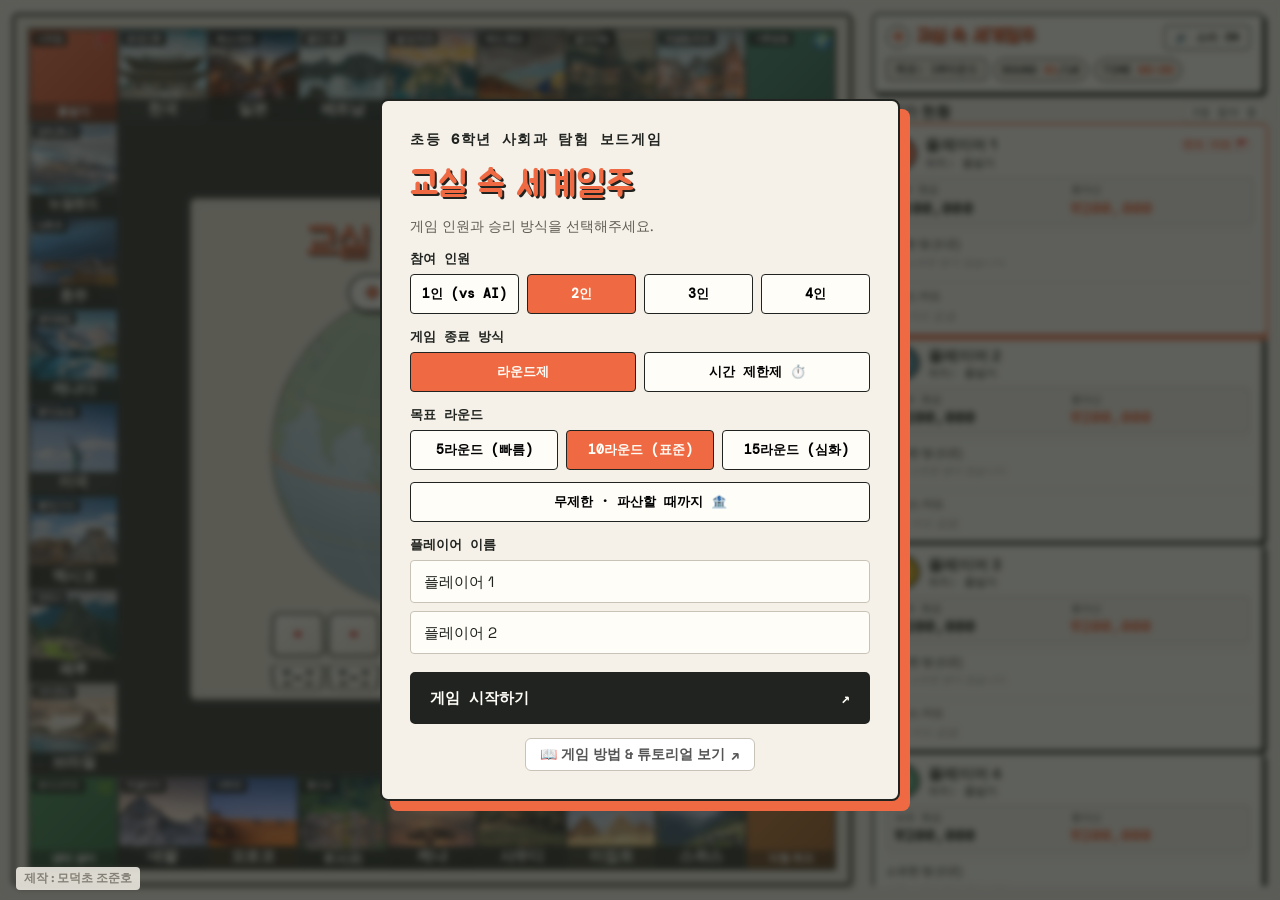
==== commit 68442705: "feat: 문제 은행 개편 및 퀴즈/게임 진행 로직, UI 스타일, 튜토리얼 업데이트" ====
--- a/index.html
+++ b/index.html
@@ -7,7 +7,7 @@
     <link rel="preconnect" href="https://fonts.googleapis.com">
     <link rel="preconnect" href="https://fonts.gstatic.com" crossorigin>
     <link href="https://fonts.googleapis.com/css2?family=DM+Mono:wght@400;500&family=Jua&family=Space+Grotesk:wght@400;500;600;700&display=swap" rel="stylesheet">
-    <link rel="stylesheet" href="style.css?v=20260822_01" />
+    <link rel="stylesheet" href="style.css?v=20260822_13" />
   </head>
   <body>
     <!-- 게임 설정 모달 -->
@@ -89,20 +89,20 @@
     <!-- 토지 매각 / 통행세 긴급 조달 모달 -->
     <div id="sell-modal" class="setup-modal hidden">
       <div class="setup-card sell-card">
-        <p class="setup-eyebrow" style="color: #ef4343 !important;">EMERGENCY LIQUIDATION · 통행세 부족</p>
+        <p class="setup-eyebrow" style="color: #ef4343 !important;">EMERGENCY LIQUIDATION · 현금 부족</p>
         <h1 id="sell-title" style="color: #ef4343;">💸 토지 매각 (통행세 마련)</h1>
         <p id="sell-desc" class="sell-desc">
           통행세를 지불하기에 현금이 부족합니다! 소유한 토지를 매각하여 필요한 현금을 마련하세요.
         </p>
         <div class="sell-status-box">
-          <div class="sell-stat"><span class="lbl">지불해야 할 통행세</span><strong id="sell-required-toll" class="val red">₩0</strong></div>
+          <div class="sell-stat"><span class="lbl" id="sell-required-label">내야 할 통행세</span><strong id="sell-required-toll" class="val red">₩0</strong></div>
           <div class="sell-stat"><span class="lbl">현재 보유 현금</span><strong id="sell-current-money" class="val">₩0</strong></div>
           <div class="sell-stat"><span class="lbl">부족한 금액</span><strong id="sell-deficit-money" class="val orange">₩0</strong></div>
         </div>
-        <div class="setup-section-label" style="font-size: 14px; margin-top: 16px;">매각 가능한 내 토지 목록 (원가의 100% 환급)</div>
+        <div class="setup-section-label" style="font-size: 14px; margin-top: 16px;">매각 가능한 내 토지 목록 (급매 — 장부가의 60%만 받습니다)</div>
         <div id="sell-lands-list" class="sell-lands-list"></div>
         <div id="sell-action-footer" class="sell-action-footer">
-          <button id="pay-toll-btn" class="start-game" disabled>통행세 완납 및 턴 종료</button>
+          <button id="pay-toll-btn" class="start-game" disabled>완납 및 턴 종료</button>
           <button id="bankrupt-btn" class="bankrupt-btn hidden">파산 선언 (게임 종료)</button>
         </div>
       </div>
@@ -400,8 +400,8 @@
     </main>
 
 
-    <script src="worldmap.js?v=20260822_01"></script>
-    <script src="questions.js?v=20260822_01"></script>
-    <script src="script.js?v=20260822_01"></script>
+    <script src="worldmap.js?v=20260822_13"></script>
+    <script src="questions.js?v=20260822_13"></script>
+    <script src="script.js?v=20260822_13"></script>
   </body>
 </html>
--- a/style.css
+++ b/style.css
@@ -122,13 +122,41 @@
   font-weight: 900 !important;
 }
 
-.quiz-result {
+.quiz-card .quiz-result {
   min-height: 26px;
   margin-top: 18px !important;
   color: var(--orange) !important;
   font-weight: 900;
   font-size: clamp(18px, 2.2vw, 24px);
 }
+
+/* 재해 안내문 아래에 붙는 교과 연계 한 줄 */
+.disaster-learn {
+  display: inline-block;
+  padding: 8px 12px;
+  border: 2px dashed var(--ink);
+  border-radius: 8px;
+  background: #fffcf0;
+  font-size: .92em;
+  line-height: 1.5;
+}
+
+/* 통행세 금액처럼 아이들이 한눈에 봐야 하는 숫자는 더 크고 진하게 */
+.quiz-amount {
+  display: inline-block;
+  padding: 2px 10px;
+  border: 2.5px solid var(--ink);
+  border-radius: 8px;
+  background: var(--white);
+  box-shadow: 2px 2px 0 var(--ink);
+  font-size: 1.5em;
+  font-weight: 900;
+  line-height: 1.25;
+  vertical-align: -2px;
+}
+
+.quiz-amount.good { color: #15803d; }
+.quiz-amount.bad  { color: #dc2626; }
 
 .quiz-explanation {
   margin-top: 16px;
@@ -1493,7 +1521,8 @@
   }
   .quiz-options { gap: 8px; margin-top: 8px; }
   .quiz-options button { padding: 11px 16px; font-size: clamp(15px, 1.6vw, 19px); line-height: 1.35; }
-  .quiz-result { margin-top: 11px !important; font-size: clamp(15px, 1.6vw, 19px); min-height: 20px; }
+  .quiz-card .quiz-result { margin-top: 11px !important; font-size: clamp(17px, 1.8vw, 21px); min-height: 20px; }
+  .quiz-amount { padding: 1px 8px; font-size: 1.4em; }
   .quiz-explanation { margin-top: 10px; padding: 11px 14px; font-size: clamp(14px, 1.35vw, 17px); line-height: 1.45; }
   .purchase-actions { margin-top: 11px; }
   .purchase-actions p { font-size: 16px; margin-bottom: 7px; }
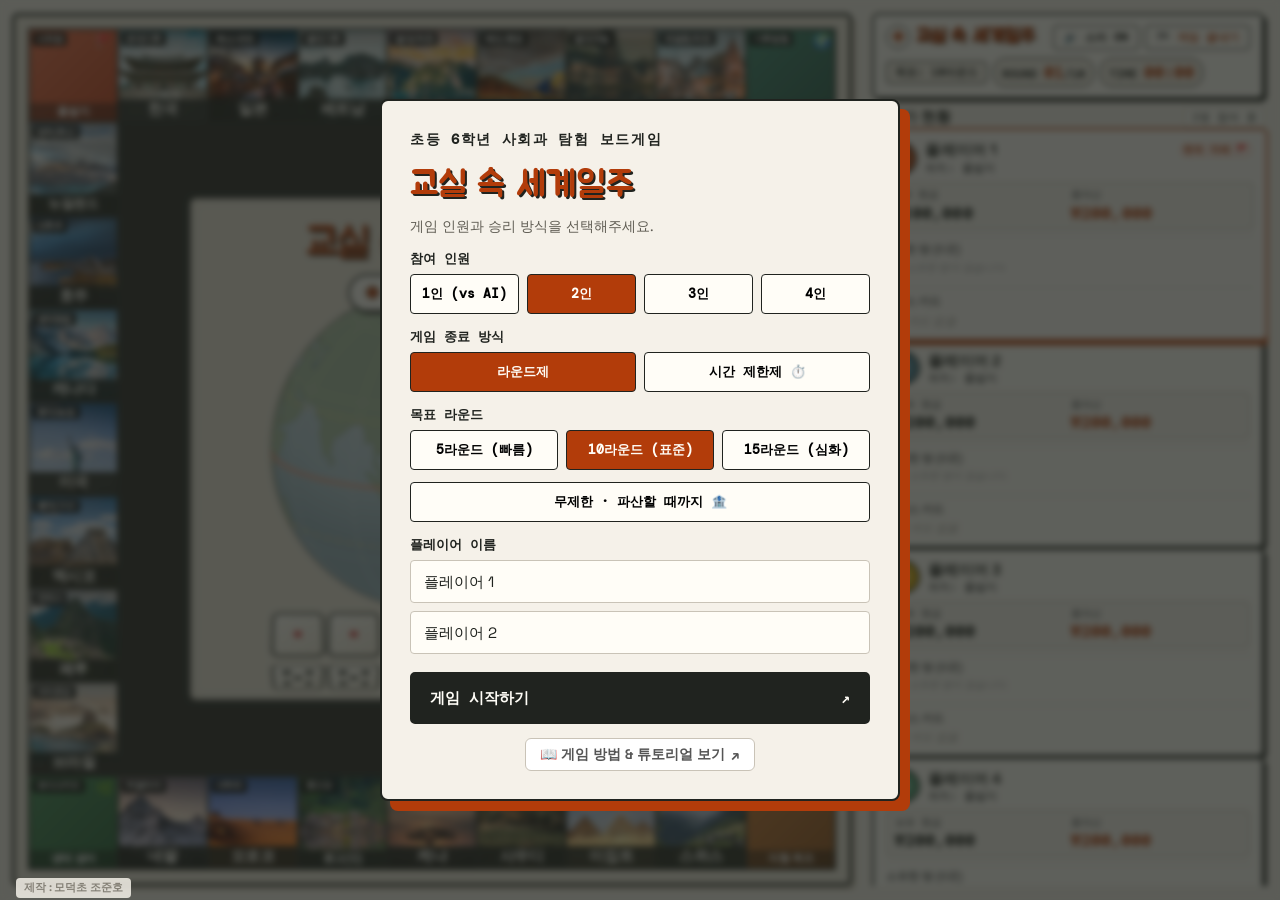
==== commit 401643e3: "feat: 외부 수정 사항 반영 (문제 은행 개편, 게임 진행 로직 및 UI 스타일 업데이트)" ====
--- a/index.html
+++ b/index.html
@@ -7,7 +7,7 @@
     <link rel="preconnect" href="https://fonts.googleapis.com">
     <link rel="preconnect" href="https://fonts.gstatic.com" crossorigin>
     <link href="https://fonts.googleapis.com/css2?family=DM+Mono:wght@400;500&family=Jua&family=Space+Grotesk:wght@400;500;600;700&display=swap" rel="stylesheet">
-    <link rel="stylesheet" href="style.css?v=20260822_13" />
+    <link rel="stylesheet" href="style.css?v=20260823_07" />
   </head>
   <body>
     <!-- 게임 설정 모달 -->
@@ -89,7 +89,7 @@
     <!-- 토지 매각 / 통행세 긴급 조달 모달 -->
     <div id="sell-modal" class="setup-modal hidden">
       <div class="setup-card sell-card">
-        <p class="setup-eyebrow" style="color: #ef4343 !important;">EMERGENCY LIQUIDATION · 현금 부족</p>
+        <p class="setup-eyebrow" style="color: #ef4343 !important;">현금이 부족합니다</p>
         <h1 id="sell-title" style="color: #ef4343;">💸 토지 매각 (통행세 마련)</h1>
         <p id="sell-desc" class="sell-desc">
           통행세를 지불하기에 현금이 부족합니다! 소유한 토지를 매각하여 필요한 현금을 마련하세요.
@@ -99,7 +99,7 @@
           <div class="sell-stat"><span class="lbl">현재 보유 현금</span><strong id="sell-current-money" class="val">₩0</strong></div>
           <div class="sell-stat"><span class="lbl">부족한 금액</span><strong id="sell-deficit-money" class="val orange">₩0</strong></div>
         </div>
-        <div class="setup-section-label" style="font-size: 14px; margin-top: 16px;">매각 가능한 내 토지 목록 (급매 — 장부가의 60%만 받습니다)</div>
+        <div class="setup-section-label" style="font-size: 14px; margin-top: 16px;">팔 수 있는 내 땅 (급하게 파는 것이라 원래 값의 60%만 받습니다)</div>
         <div id="sell-lands-list" class="sell-lands-list"></div>
         <div id="sell-action-footer" class="sell-action-footer">
           <button id="pay-toll-btn" class="start-game" disabled>완납 및 턴 종료</button>
@@ -231,7 +231,10 @@
                 <span class="brand-mark">✦</span>
                 <span class="brand-title">교실 속 세계일주</span>
               </div>
-              <button id="sound-toggle" class="sound-toggle-btn" aria-label="효과음 토글">🔊 소리 ON</button>
+              <div class="control-card-btns">
+                <button id="sound-toggle" class="sound-toggle-btn" aria-label="효과음 토글">🔊 소리 ON</button>
+                <button id="finish-now" class="sound-toggle-btn finish-now-btn" aria-label="게임을 지금 끝내고 순위 발표">🏁 게임 끝내기</button>
+              </div>
             </div>
             <div class="control-card-status">
               <span class="room-code" id="target-rule-display">목표: 10라운드</span>
@@ -400,8 +403,8 @@
     </main>
 
 
-    <script src="worldmap.js?v=20260822_13"></script>
-    <script src="questions.js?v=20260822_13"></script>
-    <script src="script.js?v=20260822_13"></script>
+    <script src="worldmap.js?v=20260823_07"></script>
+    <script src="questions.js?v=20260823_07"></script>
+    <script src="script.js?v=20260823_07"></script>
   </body>
 </html>
--- a/style.css
+++ b/style.css
@@ -2,7 +2,7 @@
   --ink: #20231f;
   --paper: #f5f1e9;
   --line: #c9c3b7;
-  --orange: #ef6a43;
+  --orange: #b23c0a;
   --yellow: #f4c84e;
   --blue: #82a8b9;
   --mint: #a8c9b5;
@@ -35,7 +35,7 @@
    초대형 퀴즈 모달 (크롬북 최적화 대형 폰트)
    ============================================================ */
 .quiz-card {
-  width: min(920px, 96vw) !important;
+  width: min(1240px, 94vw) !important;
   max-height: 94vh !important;
   padding: 34px 38px !important;
   box-shadow: 14px 14px 0 var(--ink) !important;
@@ -108,11 +108,20 @@
   transform: translateX(5px);
 }
 
+/* 초록·빨강의 밝기가 거의 같아 색만으로는 구분되지 않습니다 */
+.quiz-options button.correct::before { content: "✓ "; font-weight: 900; }
+.quiz-options button.incorrect::before { content: "✕ "; font-weight: 900; }
+
 .quiz-options button.correct {
   background: #2e7d5e !important;
   color: white !important;
   border-color: #174b37 !important;
   font-weight: 900 !important;
+}
+
+.quiz-options button:disabled {
+  opacity: 1;
+  color: #4a4a44;
 }
 
 .quiz-options button.incorrect {
@@ -137,7 +146,7 @@
   border: 2px dashed var(--ink);
   border-radius: 8px;
   background: #fffcf0;
-  font-size: .92em;
+  font-size: clamp(15px, 1.5vw, 19px);
   line-height: 1.5;
 }
 
@@ -158,7 +167,7 @@
 .quiz-amount.good { color: #15803d; }
 .quiz-amount.bad  { color: #dc2626; }
 
-.quiz-explanation {
+.setup-card p.quiz-explanation {
   margin-top: 16px;
   padding: 18px 20px;
   border: 2.5px dashed var(--ink);
@@ -286,7 +295,8 @@
 }
 
 .sell-btn {
-  padding: 8px 14px;
+  min-height: 44px;
+  padding: 10px 14px;
   background: #ef4343;
   color: white;
   border: 1.5px solid var(--ink);
@@ -295,6 +305,12 @@
   font-weight: 800;
   cursor: pointer;
   transition: transform .1s;
+}
+
+.sell-btn.confirming {
+  background: var(--ink);
+  color: var(--yellow);
+  animation: pulse-border .7s infinite alternate;
 }
 
 .sell-btn:hover {
@@ -371,6 +387,14 @@
   border: 2.5px solid var(--ink);
   box-shadow: 4px 4px 0 var(--ink);
   border-radius: 6px;
+}
+
+/* 매각·게임 종료 안내문도 .setup-card p 의 14px를 물려받고 있었습니다 */
+.setup-card p.sell-desc,
+.setup-card p#game-over-desc {
+  font-size: clamp(15px, 1.5vw, 19px);
+  color: #3a382f;
+  line-height: 1.55;
 }
 
 .setup-card p.info-desc {
@@ -881,7 +905,7 @@
   flex-direction: column;
   align-items: center;   /* 오른쪽 여백의 가운데로 카드들을 모은다 */
   gap: 6px;              /* 4인 플레이에서도 카드 4장이 화면에 다 들어오도록 */
-  height: 97vh;
+  height: auto;
   max-height: 97vh;
   overflow-y: auto;
   padding: 0 4px;
@@ -958,6 +982,11 @@
 }
 .sound-toggle-btn:hover { background: var(--yellow); }
 
+/* 종이 칠 때 교사가 판을 정리할 수 있는 버튼 (모든 모드에서 동작) */
+.control-card-btns { display: flex; gap: 6px; align-items: center; }
+.finish-now-btn { color: var(--orange); }
+.finish-now-btn:hover { background: var(--orange); color: var(--white); }
+
 .control-card-status {
   display: flex;
   gap: 6px;
@@ -989,7 +1018,7 @@
 
 .status-pill strong {
   color: var(--orange);
-  font-size: 12px;
+  font-size: 16px;
 }
 
 .status-pill strong.time-warning {
@@ -1193,9 +1222,9 @@
   /* 사이드바가 오른쪽 여백 가운데로 오면서 겹치므로 왼쪽 아래로 옮겼습니다 */
   position: fixed;
   left: 16px;
-  bottom: 10px;
+  bottom: 2px;
   z-index: 100;
-  font-size: 12px;
+  font-size: 10.5px;
   font-family: "Space Grotesk", sans-serif;
   color: #848076;
   font-weight: 700;
@@ -1267,7 +1296,7 @@
   100% { transform: scale(1) rotate(0); opacity: 1; }
 }
 
-.bonus-card-desc {
+.setup-card p.bonus-card-desc {
   margin: 0 auto 14px;
   max-width: 460px;
   color: #4a4a44;
@@ -1373,7 +1402,7 @@
 .toast-area {
   /* 보드판 한가운데 빈 공간에 띄워 칸 이름을 가리지 않게 한다 */
   position: absolute;
-  bottom: 4%;
+  bottom: 26%;   /* 주사위 버튼 위, 보드 가운데 빈 공간에서 쌓이도록 */
   left: 50%;
   width: 132%;
   z-index: 20;
@@ -1433,6 +1462,15 @@
   .lands-header { margin-bottom: 2px; font-size: 10.5px; }
   .player-lands-section, .player-items-section { padding-top: 4px; }
   .sidebar-header { margin-bottom: 2px; }
+}
+
+@media (max-height: 760px) {
+  .sidebar { gap: 2px; }
+  .player-card { gap: 2px; padding: 4px 9px; }
+  .sidebar-header { margin-bottom: 0; }
+  .player-lands-section, .player-items-section { padding-top: 2px; }
+  .land-pill { padding: 1px 5px; font-size: 9.5px; }
+  .wealth-val { font-size: 15px; }
 }
 
 /* ============================================================
@@ -1495,6 +1533,16 @@
 
 /* 현재 칸 반짝임 */
 .globe-ping { animation: globe-ping 1.6s ease-out infinite; transform-origin: center; }
+
+@keyframes pulse-time {
+  from { opacity: 1; }
+  to { opacity: .45; }
+}
+
+@keyframes pulse-border {
+  from { box-shadow: 0 0 0 0 rgba(239, 67, 67, .55); }
+  to { box-shadow: 0 0 0 10px rgba(239, 67, 67, 0); }
+}
 
 @keyframes globe-ping {
   0% { opacity: .95; r: 4; }
@@ -1523,7 +1571,7 @@
   .quiz-options button { padding: 11px 16px; font-size: clamp(15px, 1.6vw, 19px); line-height: 1.35; }
   .quiz-card .quiz-result { margin-top: 11px !important; font-size: clamp(17px, 1.8vw, 21px); min-height: 20px; }
   .quiz-amount { padding: 1px 8px; font-size: 1.4em; }
-  .quiz-explanation { margin-top: 10px; padding: 11px 14px; font-size: clamp(14px, 1.35vw, 17px); line-height: 1.45; }
+  .setup-card p.quiz-explanation { margin-top: 10px; padding: 11px 14px; font-size: clamp(14px, 1.35vw, 17px); line-height: 1.45; }
   .purchase-actions { margin-top: 11px; }
   .purchase-actions p { font-size: 16px; margin-bottom: 7px; }
   .purchase-actions button { padding: 11px 10px; font-size: 16px; }
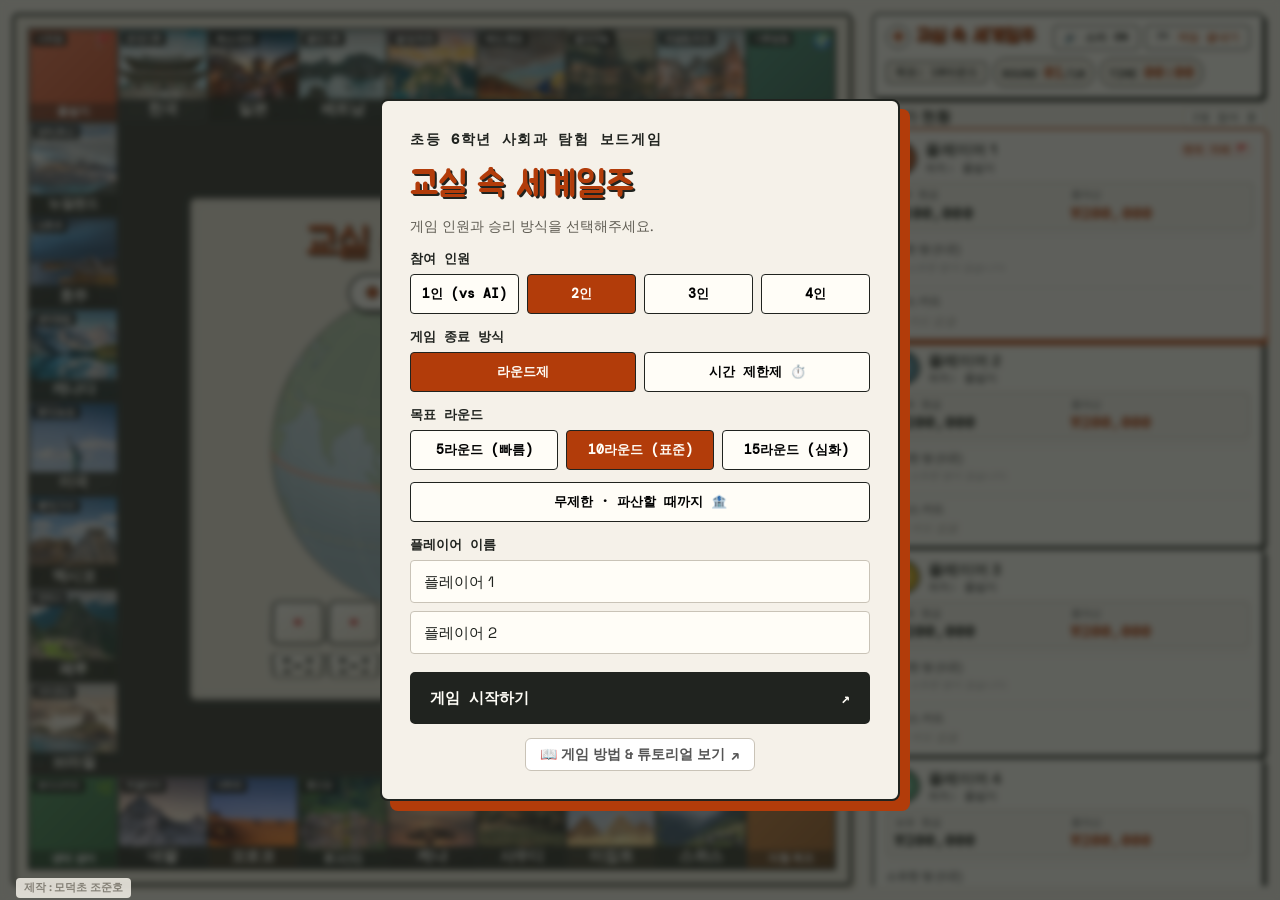
==== commit 23edab68: "feat: 건물 짓기 전략 버튼 추가, 해설 정독 유도 및 학습 리포트/오답 복습 인쇄 기능 반영" ====
--- a/index.html
+++ b/index.html
@@ -7,7 +7,7 @@
     <link rel="preconnect" href="https://fonts.googleapis.com">
     <link rel="preconnect" href="https://fonts.gstatic.com" crossorigin>
     <link href="https://fonts.googleapis.com/css2?family=DM+Mono:wght@400;500&family=Jua&family=Space+Grotesk:wght@400;500;600;700&display=swap" rel="stylesheet">
-    <link rel="stylesheet" href="style.css?v=20260823_07" />
+    <link rel="stylesheet" href="style.css?v=20260824_02" />
   </head>
   <body>
     <!-- 게임 설정 모달 -->
@@ -138,10 +138,33 @@
         <h1 id="game-over-title">🏆 탐험 결과 발표</h1>
         <p id="game-over-desc">게임이 종료되었습니다! 최종 자산 순위입니다.</p>
         <div id="victory-ranking" class="victory-ranking"></div>
-        <button id="restart-game" class="start-game" style="margin-top: 20px;">다시 플레이하기 <span>↺</span></button>
-      </div>
-    </div>
-
+
+        <div class="report-section">
+          <h2 class="report-heading">🌍 사회과 탐험 리포트</h2>
+          <div id="learning-report" class="learning-report"></div>
+        </div>
+
+        <div class="victory-actions">
+          <button id="open-review" class="review-button">📝 오늘 푼 퀴즈 오답 복습하기 (공책 정리)</button>
+          <button id="restart-game" class="start-game">다시 플레이하기 <span>↺</span></button>
+        </div>
+      </div>
+    </div>
+
+
+    <!-- 오답 노트 — 수업 정리용 -->
+    <div id="review-modal" class="setup-modal hidden">
+      <div class="setup-card review-card">
+        <p class="setup-eyebrow">REVIEW · 배움공책 정리</p>
+        <h1>📝 오늘 틀린 문제 다시 보기</h1>
+        <p id="review-summary" class="review-summary"></p>
+        <div id="review-list" class="review-list"></div>
+        <div class="review-actions">
+          <button id="print-review" class="review-button">🖨️ 인쇄하기</button>
+          <button id="close-review" class="start-game">닫기</button>
+        </div>
+      </div>
+    </div>
 
     <!-- 보너스 카드 · 선택 확인 공용 모달 -->
     <div id="card-modal" class="setup-modal hidden">
@@ -214,6 +237,12 @@
                       <span class="button-arrow">🎲</span>
                     </button>
                   </div>
+                  <div class="center-build-row">
+                    <button id="build-button" class="build-button hidden" disabled>
+                      <span id="build-btn-text">건물 짓기</span>
+                      <span class="button-arrow">🏗️</span>
+                    </button>
+                  </div>
                 </div>
               </div>
 
@@ -403,8 +432,8 @@
     </main>
 
 
-    <script src="worldmap.js?v=20260823_07"></script>
-    <script src="questions.js?v=20260823_07"></script>
-    <script src="script.js?v=20260823_07"></script>
+    <script src="worldmap.js?v=20260824_02"></script>
+    <script src="questions.js?v=20260824_02"></script>
+    <script src="script.js?v=20260824_02"></script>
   </body>
 </html>
--- a/style.css
+++ b/style.css
@@ -1402,7 +1402,7 @@
 .toast-area {
   /* 보드판 한가운데 빈 공간에 띄워 칸 이름을 가리지 않게 한다 */
   position: absolute;
-  bottom: 26%;   /* 주사위 버튼 위, 보드 가운데 빈 공간에서 쌓이도록 */
+  bottom: 38%;   /* 주사위 버튼 위, 보드 가운데 빈 공간에서 쌓이도록 */
   left: 50%;
   width: 132%;
   z-index: 20;
@@ -1577,3 +1577,211 @@
   .purchase-actions button { padding: 11px 10px; font-size: 16px; }
   .ai-quiz-banner { padding: 7px 14px; font-size: 14px; margin-bottom: 9px; }
 }
+
+
+/* ============================================================
+   수업용 학습 장치 — 건물 짓기 버튼 · 해설 형광펜 · 탐험 리포트 · 오답 노트
+   ============================================================ */
+
+/* 주사위 옆 '건물 짓기' 버튼 — 굴리기 전에 전략을 세우는 자리 */
+.center-build-row { display: flex; justify-content: center; margin-top: 6px; }
+
+.build-button {
+  display: flex;
+  align-items: center;
+  gap: 8px;
+  padding: 11px 16px;
+  border: 2px solid var(--ink);
+  background: var(--white);
+  color: var(--ink);
+  cursor: pointer;
+  font: 14px "DM Mono", monospace;
+  font-weight: bold;
+  letter-spacing: .03em;
+  transition: background .15s, transform .1s;
+  border-radius: 4px;
+  box-shadow: 2px 2px 0 var(--ink);
+}
+.build-button:hover:not(:disabled) { background: var(--yellow); transform: translateY(-2px); }
+.build-button:disabled { opacity: .45; cursor: not-allowed; transform: none; box-shadow: none; }
+
+/* 건물 지을 땅 고르기 — 나라 이름과 값이 한눈에 보이도록 두 칸으로 */
+.card-choices.build-choices { grid-template-columns: repeat(2, 1fr); gap: 8px; }
+.card-choices.build-choices .card-choice-btn { padding: 12px 10px; text-align: left; align-items: flex-start; }
+.card-choices.build-choices .card-choice-btn strong { font-size: 17px; }
+.card-choices.build-choices .card-choice-btn span { font-size: 12px; }
+.card-choice-btn:disabled { opacity: .45; cursor: not-allowed; background: #f2efe9; }
+.card-choice-btn:disabled:hover { transform: none; background: #f2efe9; }
+
+/* 해설을 읽는 동안 넘어가는 버튼을 잠시 잠급니다 */
+button.read-wait { opacity: .55; cursor: progress; }
+
+/* 해설 속 교과 핵심어 형광펜 */
+mark.quiz-key {
+  background: linear-gradient(transparent 55%, #ffe27a 55%);
+  color: inherit;
+  font-weight: 700;
+  padding: 0 1px;
+  border-radius: 2px;
+}
+
+/* ── 게임 종료 화면: 사회과 탐험 리포트 */
+.report-section { margin-top: 22px; padding-top: 16px; border-top: 2px dashed var(--line); }
+.report-heading { margin: 0 0 12px; color: var(--ink); font: 22px "Jua", sans-serif; }
+.learning-report { display: grid; gap: 10px; }
+
+.report-card {
+  padding: 14px 16px;
+  border: 2px solid var(--ink);
+  border-radius: 6px;
+  background: var(--white);
+}
+.report-card-top { display: flex; align-items: center; gap: 8px; margin-bottom: 10px; }
+.report-avatar {
+  display: grid;
+  place-items: center;
+  flex: 0 0 auto;
+  width: 26px;
+  height: 26px;
+  border: 2px solid var(--ink);
+  border-radius: 50%;
+  color: var(--white);
+  font: 700 13px "DM Mono", monospace;
+}
+.report-avatar.p-0 { background: var(--orange); }
+.report-avatar.p-1 { background: #3f798f; }
+.report-avatar.p-2 { background: #d6a500; }
+.report-avatar.p-3 { background: #4a9b70; }
+.report-name { flex: 1; text-align: left; font: 700 17px "Jua", sans-serif; color: var(--ink); }
+.report-continent {
+  padding: 3px 9px;
+  border: 1.5px solid var(--ink);
+  border-radius: 999px;
+  background: var(--mint);
+  font: 700 12px "DM Mono", monospace;
+  color: var(--ink);
+}
+
+.report-rate-row { display: flex; justify-content: space-between; align-items: baseline; gap: 8px; }
+.report-rate-label { font: 700 13px "DM Mono", monospace; color: #5f5c53; }
+.report-rate-val { font: 14px "Space Grotesk", sans-serif; color: var(--ink); }
+.report-rate-val b { color: var(--orange); font-size: 16px; }
+
+.report-bar {
+  height: 12px;
+  margin: 7px 0 11px;
+  border: 1.5px solid var(--ink);
+  border-radius: 999px;
+  background: #efeae0;
+  overflow: hidden;
+}
+.report-bar span { display: block; height: 100%; background: var(--orange); transition: width .5s ease; }
+
+.report-badges { display: flex; flex-wrap: wrap; gap: 6px; }
+.badge {
+  display: flex;
+  flex-direction: column;
+  gap: 1px;
+  padding: 6px 10px;
+  border: 1.5px solid var(--ink);
+  border-radius: 5px;
+  background: #fff8dd;
+}
+.badge b { font: 700 13px "Jua", sans-serif; color: var(--ink); }
+.badge i { font: 11px "DM Mono", monospace; font-style: normal; color: #7c7870; }
+
+.victory-actions { display: grid; gap: 8px; margin-top: 18px; }
+.review-button {
+  width: 100%;
+  padding: 13px 16px;
+  border: 2px solid var(--ink);
+  border-radius: 5px;
+  background: var(--yellow);
+  color: var(--ink);
+  cursor: pointer;
+  font: 700 15px "DM Mono", monospace;
+  transition: background .15s;
+}
+.review-button:hover { background: #ffd96a; }
+
+/* ── 오답 노트 */
+.review-card { width: min(880px, 96vw) !important; }
+.review-summary { font-size: 15px !important; color: #5f5c53; }
+.review-list { display: grid; gap: 14px; margin: 14px 0 18px; }
+.review-empty { text-align: center; padding: 26px; font: 18px "Jua", sans-serif; color: var(--ink); }
+
+.review-group-title {
+  display: flex;
+  align-items: center;
+  gap: 8px;
+  margin: 0 0 8px;
+  padding-bottom: 6px;
+  border-bottom: 2px solid var(--ink);
+  font: 700 17px "Jua", sans-serif;
+  color: var(--ink);
+}
+.review-item {
+  padding: 13px 15px;
+  margin-bottom: 8px;
+  border: 2px solid var(--ink);
+  border-left: 7px solid var(--orange);
+  border-radius: 5px;
+  background: var(--white);
+}
+.review-item p { margin: 0 0 6px !important; }
+.review-q { font: 16px "Space Grotesk", sans-serif !important; color: var(--ink) !important; line-height: 1.45 !important; }
+.review-no {
+  display: inline-grid;
+  place-items: center;
+  width: 21px;
+  height: 21px;
+  margin-right: 4px;
+  border-radius: 50%;
+  background: var(--ink);
+  color: var(--white);
+  font: 700 12px "DM Mono", monospace;
+}
+.review-picked { font: 13px "DM Mono", monospace !important; color: #9a4b3b !important; }
+.review-answer { font: 15px "Space Grotesk", sans-serif !important; color: var(--ink) !important; }
+.review-answer b { color: #2f7a52; }
+.review-explain {
+  padding: 9px 11px;
+  margin-bottom: 0 !important;
+  border-radius: 4px;
+  background: #f3efe5;
+  font: 14px "Space Grotesk", sans-serif !important;
+  color: #4a4740 !important;
+  line-height: 1.55 !important;
+}
+.review-actions { display: grid; grid-template-columns: 1fr 1fr; gap: 8px; }
+
+/* 오답 노트를 종이로 뽑을 때는 노트만 남깁니다 */
+@media print {
+  body * { visibility: hidden; }
+  #review-modal, #review-modal * { visibility: visible; }
+  #review-modal {
+    position: absolute;
+    inset: 0;
+    display: block;
+    padding: 0;
+    background: #fff;
+    backdrop-filter: none;
+  }
+  .review-card {
+    width: 100% !important;
+    max-height: none !important;
+    border: none;
+    box-shadow: none;
+    background: #fff;
+  }
+  .review-actions, .setup-eyebrow { display: none !important; }
+  .review-item { break-inside: avoid; }
+}
+
+/* 세로가 짧은 크롬북 화면에서 버튼이 겹치지 않도록 */
+@media (max-height: 760px) {
+  .center-build-row { margin-top: 3px; }
+  .build-button { padding: 7px 12px; font-size: 12px; }
+  .report-card { padding: 10px 12px; }
+  .report-heading { font-size: 19px; }
+}
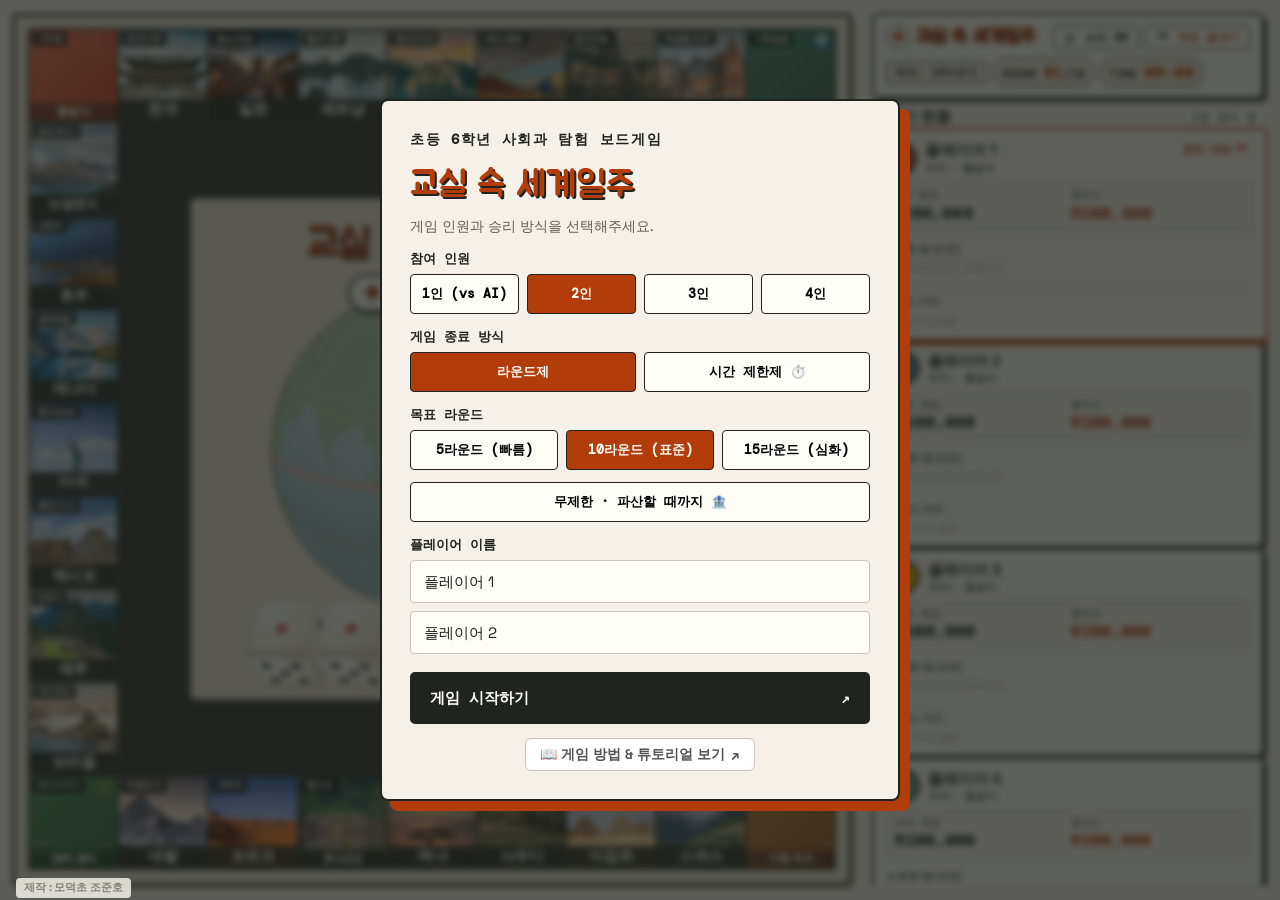
==== commit 49cdbd84: "fix: 건물 증축 방식 간소화(내 땅 재착지 시 증축), 주사위 3D 입체 각도 개선 및 튜토리얼 팁 보완" ====
--- a/index.html
+++ b/index.html
@@ -7,7 +7,7 @@
     <link rel="preconnect" href="https://fonts.googleapis.com">
     <link rel="preconnect" href="https://fonts.gstatic.com" crossorigin>
     <link href="https://fonts.googleapis.com/css2?family=DM+Mono:wght@400;500&family=Jua&family=Space+Grotesk:wght@400;500;600;700&display=swap" rel="stylesheet">
-    <link rel="stylesheet" href="style.css?v=20260824_02" />
+    <link rel="stylesheet" href="style.css?v=20260824_04" />
   </head>
   <body>
     <!-- 게임 설정 모달 -->
@@ -237,12 +237,6 @@
                       <span class="button-arrow">🎲</span>
                     </button>
                   </div>
-                  <div class="center-build-row">
-                    <button id="build-button" class="build-button hidden" disabled>
-                      <span id="build-btn-text">건물 짓기</span>
-                      <span class="button-arrow">🏗️</span>
-                    </button>
-                  </div>
                 </div>
               </div>
 
@@ -432,8 +426,8 @@
     </main>
 
 
-    <script src="worldmap.js?v=20260824_02"></script>
-    <script src="questions.js?v=20260824_02"></script>
-    <script src="script.js?v=20260824_02"></script>
+    <script src="worldmap.js?v=20260824_04"></script>
+    <script src="questions.js?v=20260824_04"></script>
+    <script src="script.js?v=20260824_04"></script>
   </body>
 </html>
--- a/style.css
+++ b/style.css
@@ -775,12 +775,14 @@
    ============================================================ */
 .die-scene {
   position: relative;
-  /* 두 개가 나란히 서므로 하나짜리였을 때보다 작게 잡는다 */
-  width: clamp(40px, 5.6vh, 72px);
-  height: clamp(40px, 5.6vh, 72px);
-  /* 위에서 내려다보는 시점. 기울기는 script.js의 DIE_TILT 가 담당한다 */
-  perspective: 520px;
-  perspective-origin: 50% 40%;
+  /* 한 변의 길이. 면을 밀어내는 값(translateZ)도 반드시 이 값을 써야
+     정육면체가 되고, 어긋나면 상자가 벌어진 것처럼 보인다. */
+  --die-size: clamp(48px, 7vh, 82px);
+  width: var(--die-size);
+  height: var(--die-size);
+  /* 카메라를 살짝 왼쪽 위로 옮겨 윗면과 옆면 두 개가 함께 보이게 한다 */
+  perspective: 460px;
+  perspective-origin: 34% 30%;
 }
 
 .die {
@@ -807,10 +809,15 @@
   grid-template-columns: repeat(3, 1fr);
   grid-template-rows: repeat(3, 1fr);
   gap: 0;
-  padding: 14%;
-  border: 2px solid var(--ink);
-  border-radius: 14%;
-  background: linear-gradient(145deg, #fffdf7 0%, #ece5d6 100%);
+  padding: 13%;
+  border: 1.5px solid #b3a894;
+  border-radius: 11%;
+  /* 왼쪽 위에서 빛이 드는 상아색 주사위 */
+  background: radial-gradient(125% 125% at 26% 20%, #fffefa 0%, #f7f2e7 46%, #e0d6c3 100%);
+  /* 테두리 안쪽의 밝은 선과 아래쪽 그늘이 모서리를 깎은 것처럼 보이게 한다 */
+  box-shadow:
+    inset 0 0 0 1px rgba(255, 255, 255, .75),
+    inset 0 -7px 11px -7px rgba(58, 50, 36, .5);
   backface-visibility: hidden;
   box-sizing: border-box;
 }
@@ -824,32 +831,38 @@
   place-items: center;
 }
 .die-pip i {
-  width: 76%;
-  height: 76%;
+  width: 74%;
+  height: 74%;
   border-radius: 50%;
-  background: var(--ink);
-  box-shadow: inset -1px -1px 1px rgba(255,255,255,.35);
-}
-.die-face.pip-red .die-pip i { background: #d23b3b; }
-
-/* 면 배치: 마주 보는 면의 합이 7 (1-6, 2-5, 3-4) */
-.die-face.f2 { transform: rotateX(90deg)  translateZ(calc(clamp(50px, 6.8vh, 92px) / 2)); }
-.die-face.f5 { transform: rotateX(-90deg) translateZ(calc(clamp(50px, 6.8vh, 92px) / 2)); }
-.die-face.f1 { transform: rotateX(0deg)   translateZ(calc(clamp(50px, 6.8vh, 92px) / 2)); }
-.die-face.f6 { transform: rotateX(180deg) translateZ(calc(clamp(50px, 6.8vh, 92px) / 2)); }
-.die-face.f3 { transform: rotateY(90deg)  translateZ(calc(clamp(50px, 6.8vh, 92px) / 2)); }
-.die-face.f4 { transform: rotateY(-90deg) translateZ(calc(clamp(50px, 6.8vh, 92px) / 2)); }
-
-/* 주사위 그림자 */
+  background: radial-gradient(circle at 34% 30%, #4a4740 0%, var(--ink) 60%);
+  /* 점이 파여 있는 느낌 */
+  box-shadow:
+    inset -1px -1px 2px rgba(255, 255, 255, .3),
+    0 1px 0 rgba(255, 255, 255, .55);
+}
+.die-face.pip-red .die-pip i {
+  background: radial-gradient(circle at 34% 30%, #e35b5b 0%, #c9302f 65%);
+}
+
+/* 면 배치: 마주 보는 면의 합이 7 (1-6, 2-5, 3-4).
+   밀어내는 거리는 언제나 한 변의 절반이다. */
+.die-face.f1 { transform: rotateX(0deg)   translateZ(calc(var(--die-size) / 2)); }
+.die-face.f6 { transform: rotateX(180deg) translateZ(calc(var(--die-size) / 2)); }
+.die-face.f2 { transform: rotateX(90deg)  translateZ(calc(var(--die-size) / 2)); }
+.die-face.f5 { transform: rotateX(-90deg) translateZ(calc(var(--die-size) / 2)); }
+.die-face.f3 { transform: rotateY(90deg)  translateZ(calc(var(--die-size) / 2)); }
+.die-face.f4 { transform: rotateY(-90deg) translateZ(calc(var(--die-size) / 2)); }
+
+/* 주사위 그림자 — 바닥에 놓여 있는 느낌을 만든다 */
 .die-shadow {
   position: absolute;
-  left: 12%;
-  right: 12%;
-  bottom: -14%;
-  height: 14%;
+  left: 8%;
+  right: 8%;
+  bottom: -16%;
+  height: 18%;
   border-radius: 50%;
-  background: rgba(32, 35, 31, .28);
-  filter: blur(3px);
+  background: radial-gradient(closest-side, rgba(32, 35, 31, .38) 0%, rgba(32, 35, 31, 0) 100%);
+  filter: blur(2px);
   z-index: -1;
 }
 
@@ -1402,7 +1415,7 @@
 .toast-area {
   /* 보드판 한가운데 빈 공간에 띄워 칸 이름을 가리지 않게 한다 */
   position: absolute;
-  bottom: 38%;   /* 주사위 버튼 위, 보드 가운데 빈 공간에서 쌓이도록 */
+  bottom: 26%;   /* 주사위 버튼 위, 보드 가운데 빈 공간에서 쌓이도록 */
   left: 50%;
   width: 132%;
   z-index: 20;
@@ -1583,33 +1596,6 @@
    수업용 학습 장치 — 건물 짓기 버튼 · 해설 형광펜 · 탐험 리포트 · 오답 노트
    ============================================================ */
 
-/* 주사위 옆 '건물 짓기' 버튼 — 굴리기 전에 전략을 세우는 자리 */
-.center-build-row { display: flex; justify-content: center; margin-top: 6px; }
-
-.build-button {
-  display: flex;
-  align-items: center;
-  gap: 8px;
-  padding: 11px 16px;
-  border: 2px solid var(--ink);
-  background: var(--white);
-  color: var(--ink);
-  cursor: pointer;
-  font: 14px "DM Mono", monospace;
-  font-weight: bold;
-  letter-spacing: .03em;
-  transition: background .15s, transform .1s;
-  border-radius: 4px;
-  box-shadow: 2px 2px 0 var(--ink);
-}
-.build-button:hover:not(:disabled) { background: var(--yellow); transform: translateY(-2px); }
-.build-button:disabled { opacity: .45; cursor: not-allowed; transform: none; box-shadow: none; }
-
-/* 건물 지을 땅 고르기 — 나라 이름과 값이 한눈에 보이도록 두 칸으로 */
-.card-choices.build-choices { grid-template-columns: repeat(2, 1fr); gap: 8px; }
-.card-choices.build-choices .card-choice-btn { padding: 12px 10px; text-align: left; align-items: flex-start; }
-.card-choices.build-choices .card-choice-btn strong { font-size: 17px; }
-.card-choices.build-choices .card-choice-btn span { font-size: 12px; }
 .card-choice-btn:disabled { opacity: .45; cursor: not-allowed; background: #f2efe9; }
 .card-choice-btn:disabled:hover { transform: none; background: #f2efe9; }
 
@@ -1778,10 +1764,8 @@
   .review-item { break-inside: avoid; }
 }
 
-/* 세로가 짧은 크롬북 화면에서 버튼이 겹치지 않도록 */
+/* 세로가 짧은 크롬북 화면 */
 @media (max-height: 760px) {
-  .center-build-row { margin-top: 3px; }
-  .build-button { padding: 7px 12px; font-size: 12px; }
   .report-card { padding: 10px 12px; }
   .report-heading { font-size: 19px; }
 }
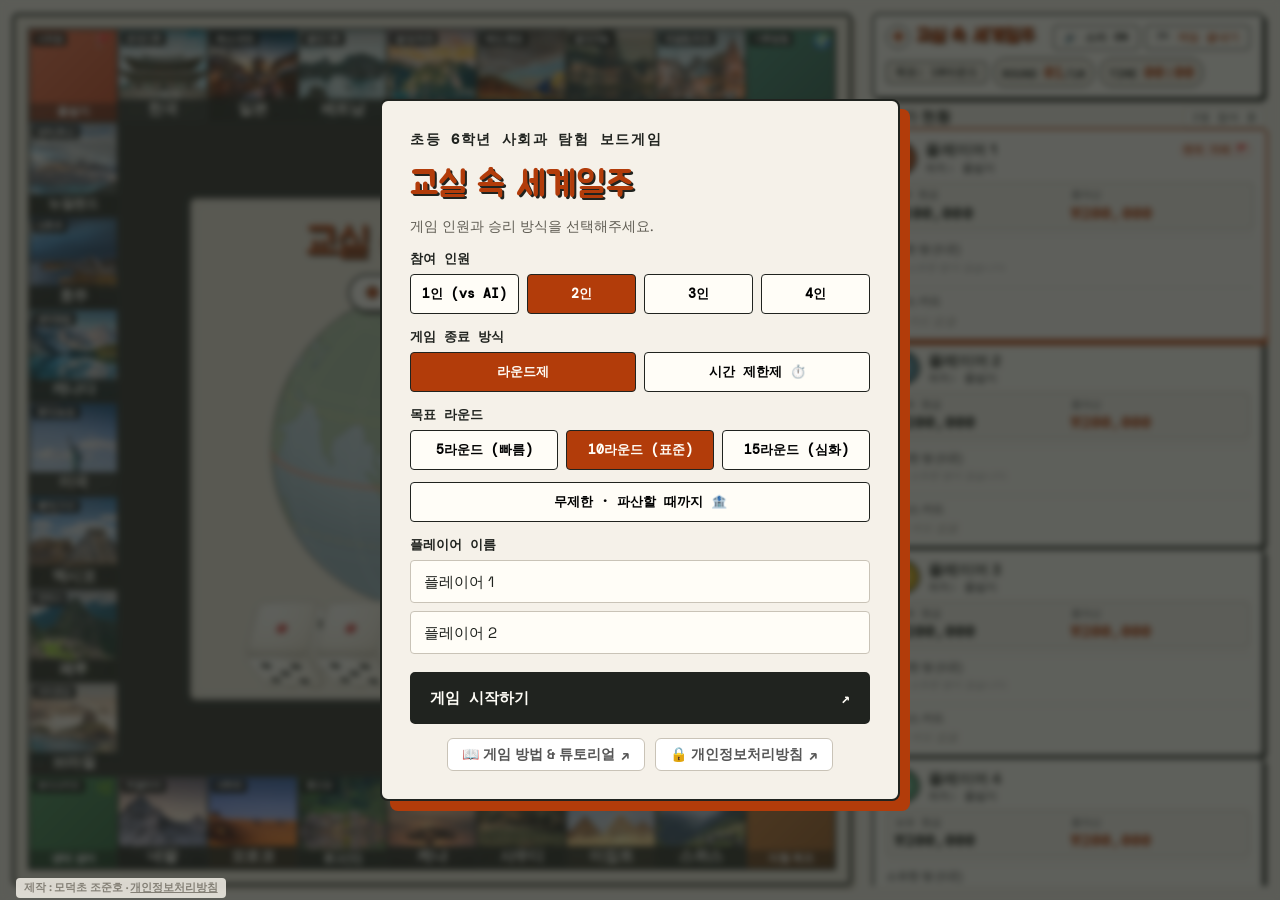
==== commit 2efe72c6: "feat: 개인정보처리방침(privacy.html) 추가 및 보안/SEO 메타태그 적용 (에듀집 Case A 준수)" ====
--- a/index.html
+++ b/index.html
@@ -4,10 +4,16 @@
     <meta charset="UTF-8" />
     <meta name="viewport" content="width=device-width, initial-scale=1.0" />
     <title>교실 속 세계일주 | 초등 6학년 사회과 탐험 보드게임</title>
+    <meta name="description" content="초등 6학년 사회과 교육과정 연계 세계 지리·기후 탐험 보드게임 '교실 속 세계일주'" />
+    <meta name="referrer" content="strict-origin-when-cross-origin" />
+    <meta property="og:title" content="교실 속 세계일주 | 초등 6학년 사회과 탐험 보드게임" />
+    <meta property="og:description" content="초등 6학년 사회과 교육과정 연계 세계 지리·기후 탐험 보드게임" />
+    <meta property="og:type" content="website" />
+    <meta property="og:url" content="https://junho1-commits.github.io/marble/" />
     <link rel="preconnect" href="https://fonts.googleapis.com">
     <link rel="preconnect" href="https://fonts.gstatic.com" crossorigin>
     <link href="https://fonts.googleapis.com/css2?family=DM+Mono:wght@400;500&family=Jua&family=Space+Grotesk:wght@400;500;600;700&display=swap" rel="stylesheet">
-    <link rel="stylesheet" href="style.css?v=20260824_04" />
+    <link rel="stylesheet" href="style.css?v=20260905_01" />
   </head>
   <body>
     <!-- 게임 설정 모달 -->
@@ -55,9 +61,12 @@
         <div class="setup-section-label">플레이어 이름</div>
         <div id="name-fields" class="name-fields"></div>
         <button id="start-game" class="start-game">게임 시작하기 <span>↗</span></button>
-        <div style="margin-top: 14px; text-align: center;">
+        <div style="margin-top: 14px; text-align: center; display: flex; justify-content: center; gap: 10px; flex-wrap: wrap;">
           <a href="tutorial.html" target="_blank" style="display: inline-flex; align-items: center; gap: 6px; font-size: 14px; font-weight: 700; color: #555; text-decoration: none; padding: 6px 14px; border: 1.5px solid var(--line); border-radius: 6px; background: #fff; transition: all .15s;">
-            📖 게임 방법 & 튜토리얼 보기 <span>↗</span>
+            📖 게임 방법 & 튜토리얼 <span>↗</span>
+          </a>
+          <a href="privacy.html" target="_blank" style="display: inline-flex; align-items: center; gap: 6px; font-size: 14px; font-weight: 700; color: #555; text-decoration: none; padding: 6px 14px; border: 1.5px solid var(--line); border-radius: 6px; background: #fff; transition: all .15s;">
+            🔒 개인정보처리방침 <span>↗</span>
           </a>
         </div>
       </div>
@@ -421,7 +430,7 @@
 
       <!-- 화면 오른쪽 최하단 고정 제작자 크레딧 -->
       <footer class="app-credit">
-        <span>제작 : 모덕초 조준호</span>
+        <span>제작 : 모덕초 조준호 · <a href="privacy.html" target="_blank" style="color: inherit; text-decoration: underline;">개인정보처리방침</a></span>
       </footer>
     </main>
 
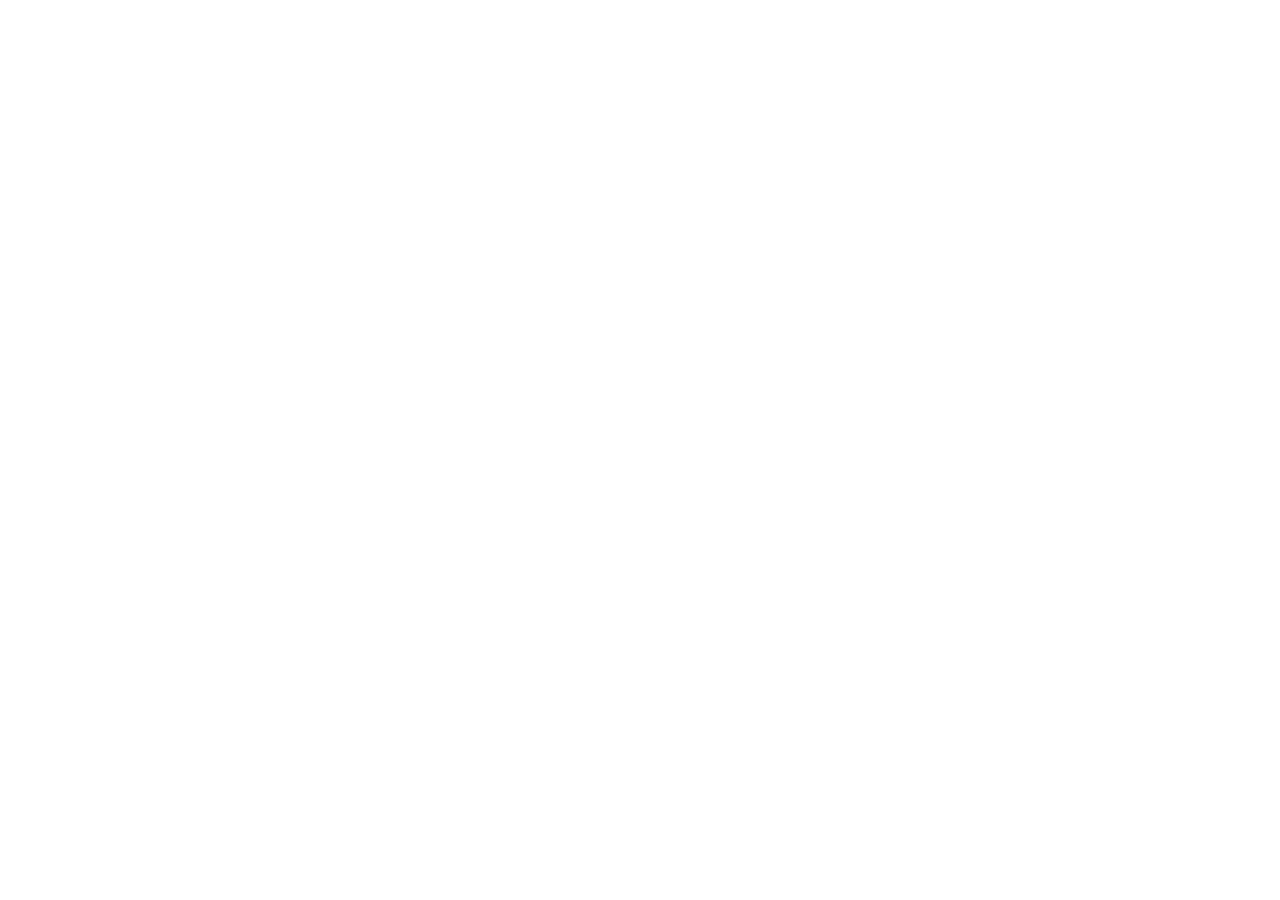
==== commit cf865158: "feat: CSP, X-Frame-Options, Permissions-Policy 보안 헤더 및 HTTPS 강제 스크립트 적용" ====
--- a/index.html
+++ b/index.html
@@ -4,16 +4,27 @@
     <meta charset="UTF-8" />
     <meta name="viewport" content="width=device-width, initial-scale=1.0" />
     <title>교실 속 세계일주 | 초등 6학년 사회과 탐험 보드게임</title>
+    <meta http-equiv="Content-Security-Policy" content="default-src 'self'; script-src 'self' 'unsafe-inline' https://fonts.googleapis.com; style-src 'self' 'unsafe-inline' https://fonts.googleapis.com; font-src 'self' https://fonts.gstatic.com; img-src 'self' data: https:; connect-src 'self'; object-src 'none'; base-uri 'self'; form-action 'self';" />
+    <meta http-equiv="X-Content-Type-Options" content="nosniff" />
+    <meta http-equiv="Permissions-Policy" content="camera=(), microphone=(), geolocation=(), payment=()" />
+    <meta name="referrer" content="strict-origin-when-cross-origin" />
     <meta name="description" content="초등 6학년 사회과 교육과정 연계 세계 지리·기후 탐험 보드게임 '교실 속 세계일주'" />
-    <meta name="referrer" content="strict-origin-when-cross-origin" />
     <meta property="og:title" content="교실 속 세계일주 | 초등 6학년 사회과 탐험 보드게임" />
     <meta property="og:description" content="초등 6학년 사회과 교육과정 연계 세계 지리·기후 탐험 보드게임" />
     <meta property="og:type" content="website" />
     <meta property="og:url" content="https://junho1-commits.github.io/marble/" />
+    <script>
+      if (location.protocol === 'http:' && location.hostname !== 'localhost' && location.hostname !== '127.0.0.1') {
+        location.replace('https://' + location.hostname + location.pathname + location.search + location.hash);
+      }
+      if (window.top !== window.self) {
+        window.top.location = window.self.location;
+      }
+    </script>
     <link rel="preconnect" href="https://fonts.googleapis.com">
     <link rel="preconnect" href="https://fonts.gstatic.com" crossorigin>
     <link href="https://fonts.googleapis.com/css2?family=DM+Mono:wght@400;500&family=Jua&family=Space+Grotesk:wght@400;500;600;700&display=swap" rel="stylesheet">
-    <link rel="stylesheet" href="style.css?v=20260905_01" />
+    <link rel="stylesheet" href="style.css?v=20260905_02" />
   </head>
   <body>
     <!-- 게임 설정 모달 -->
